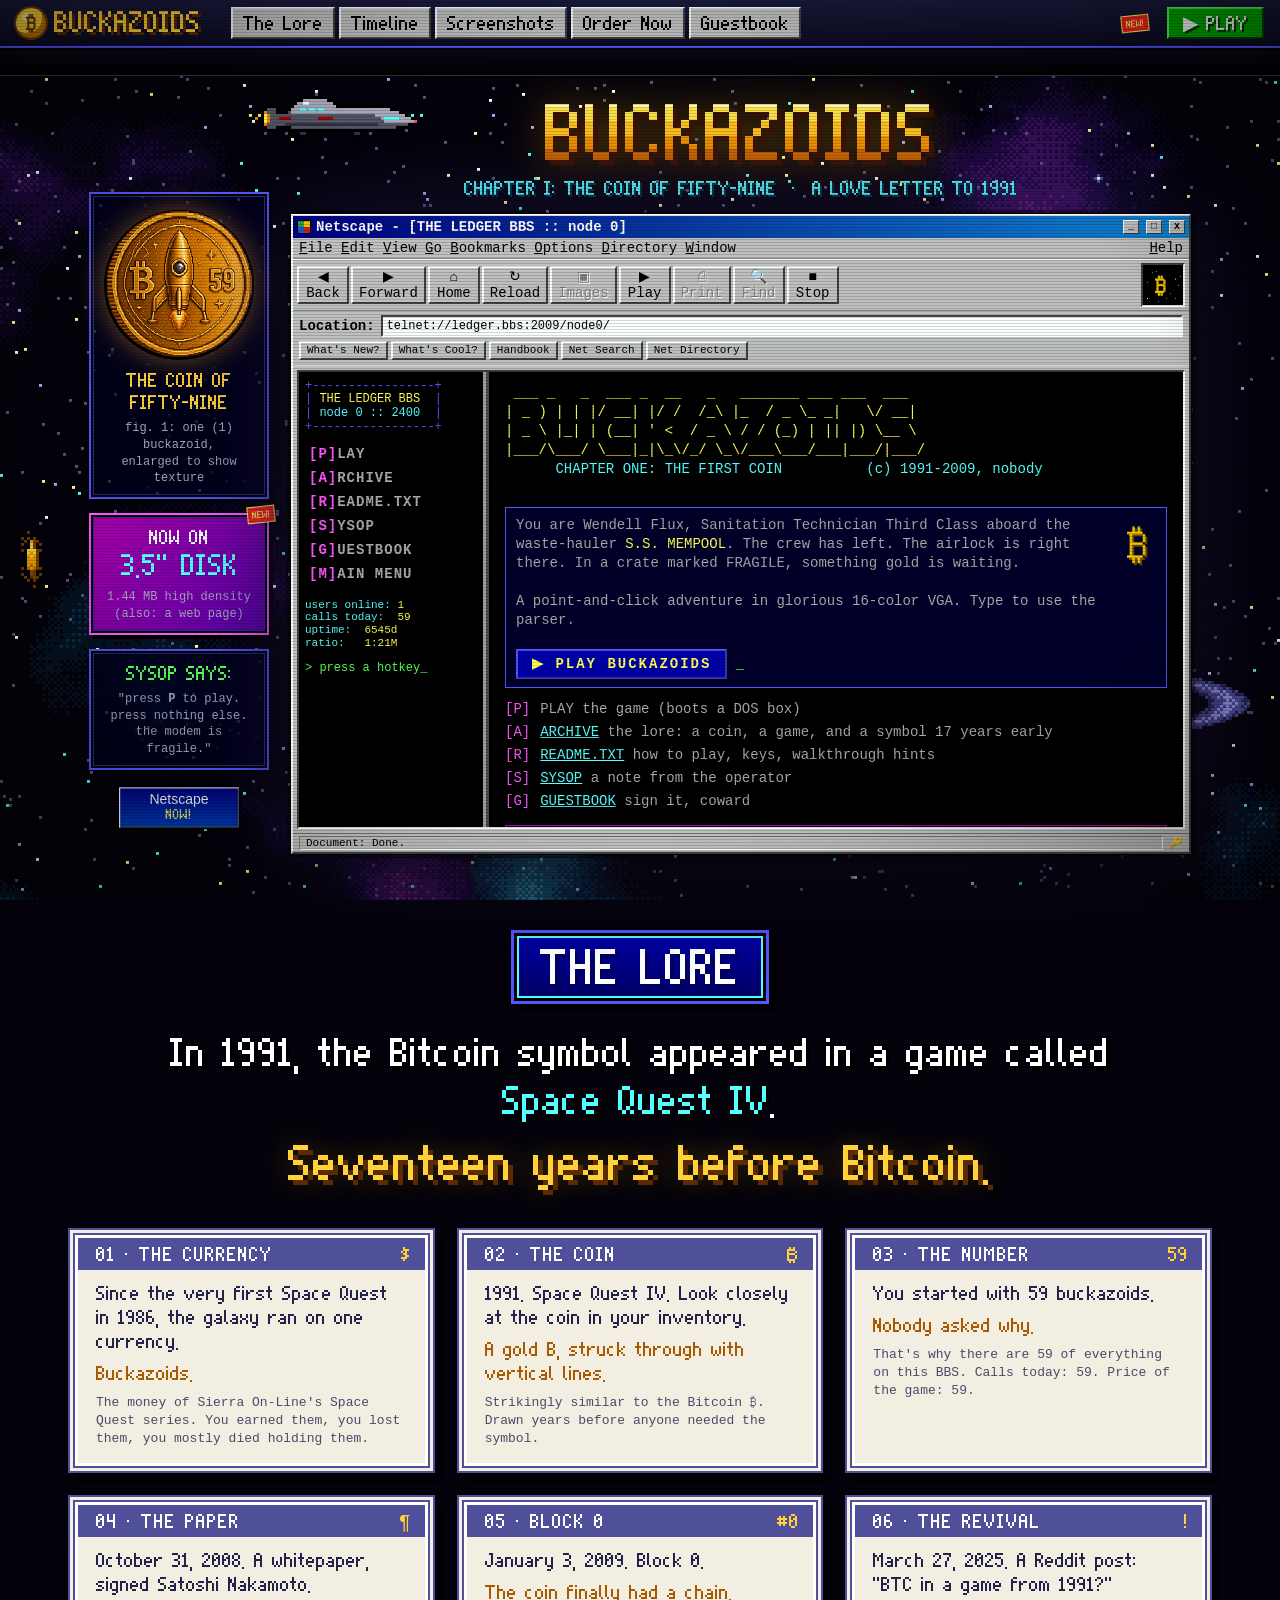
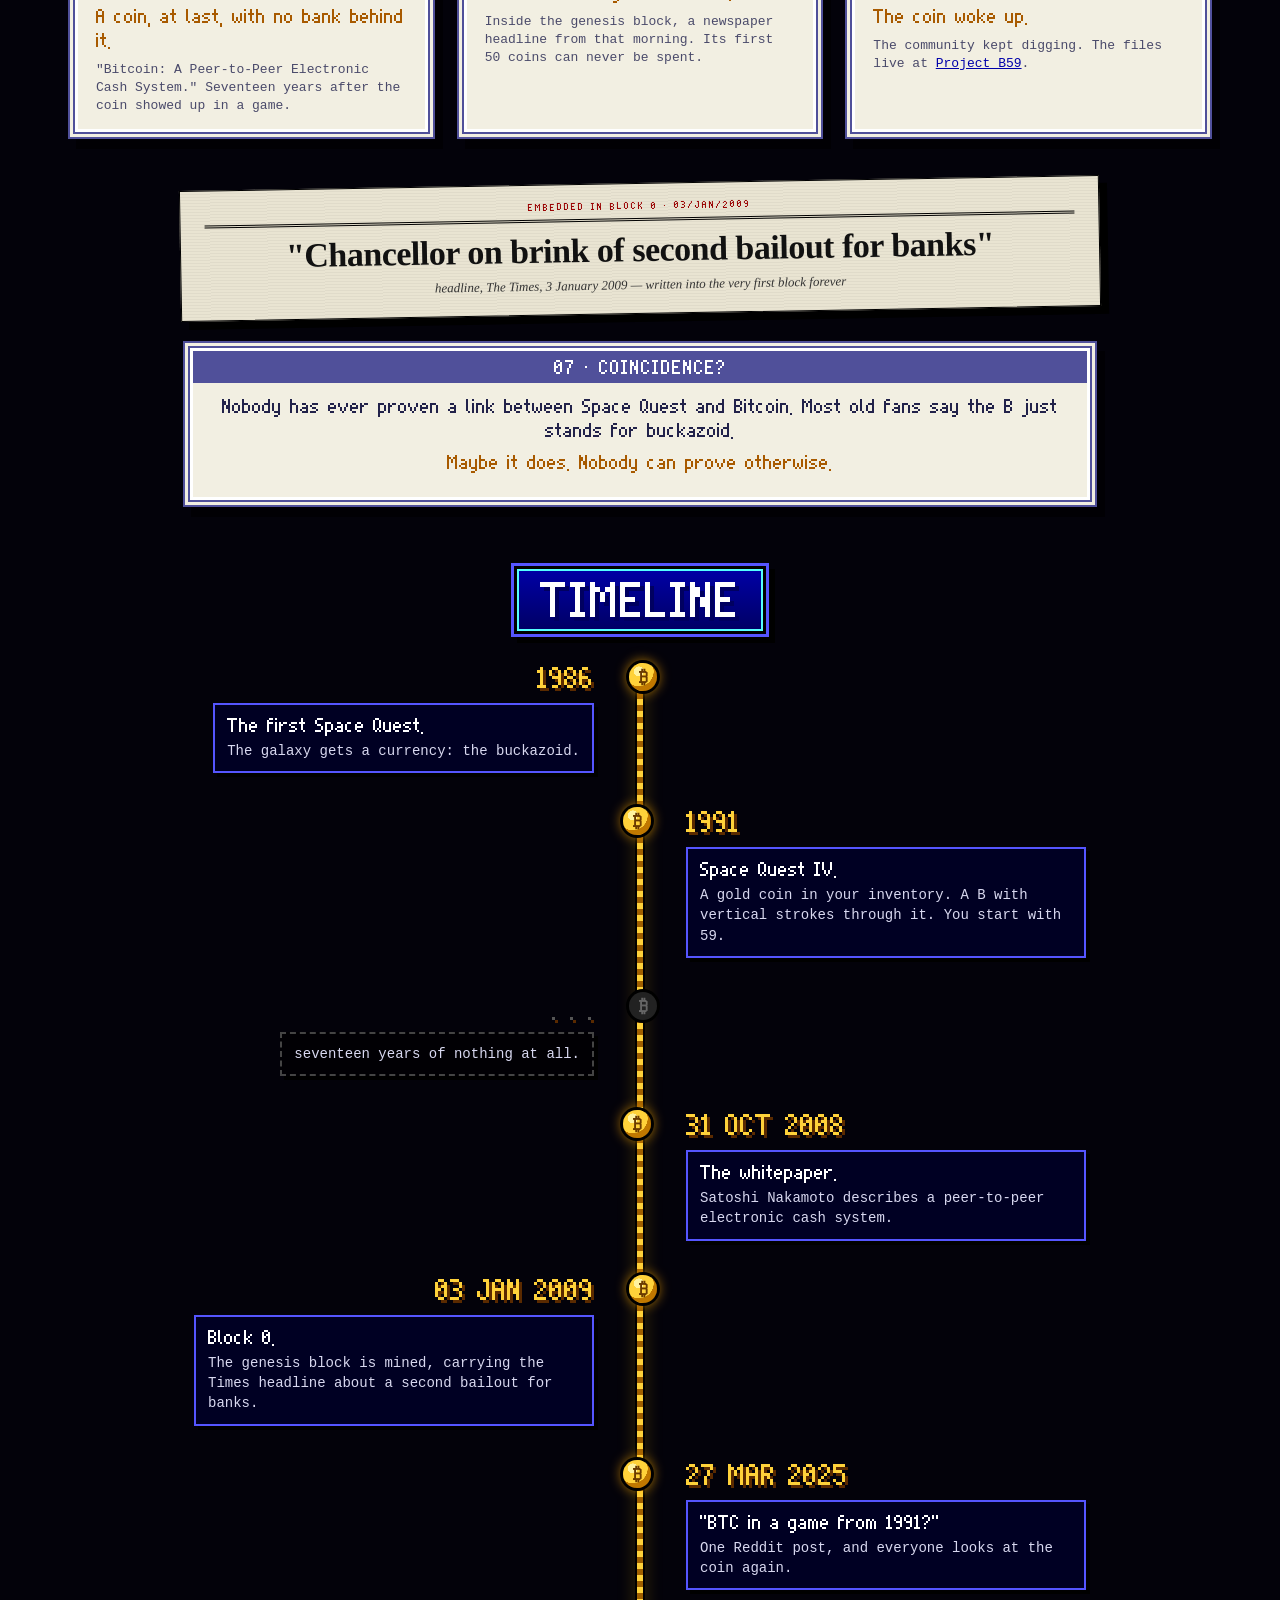
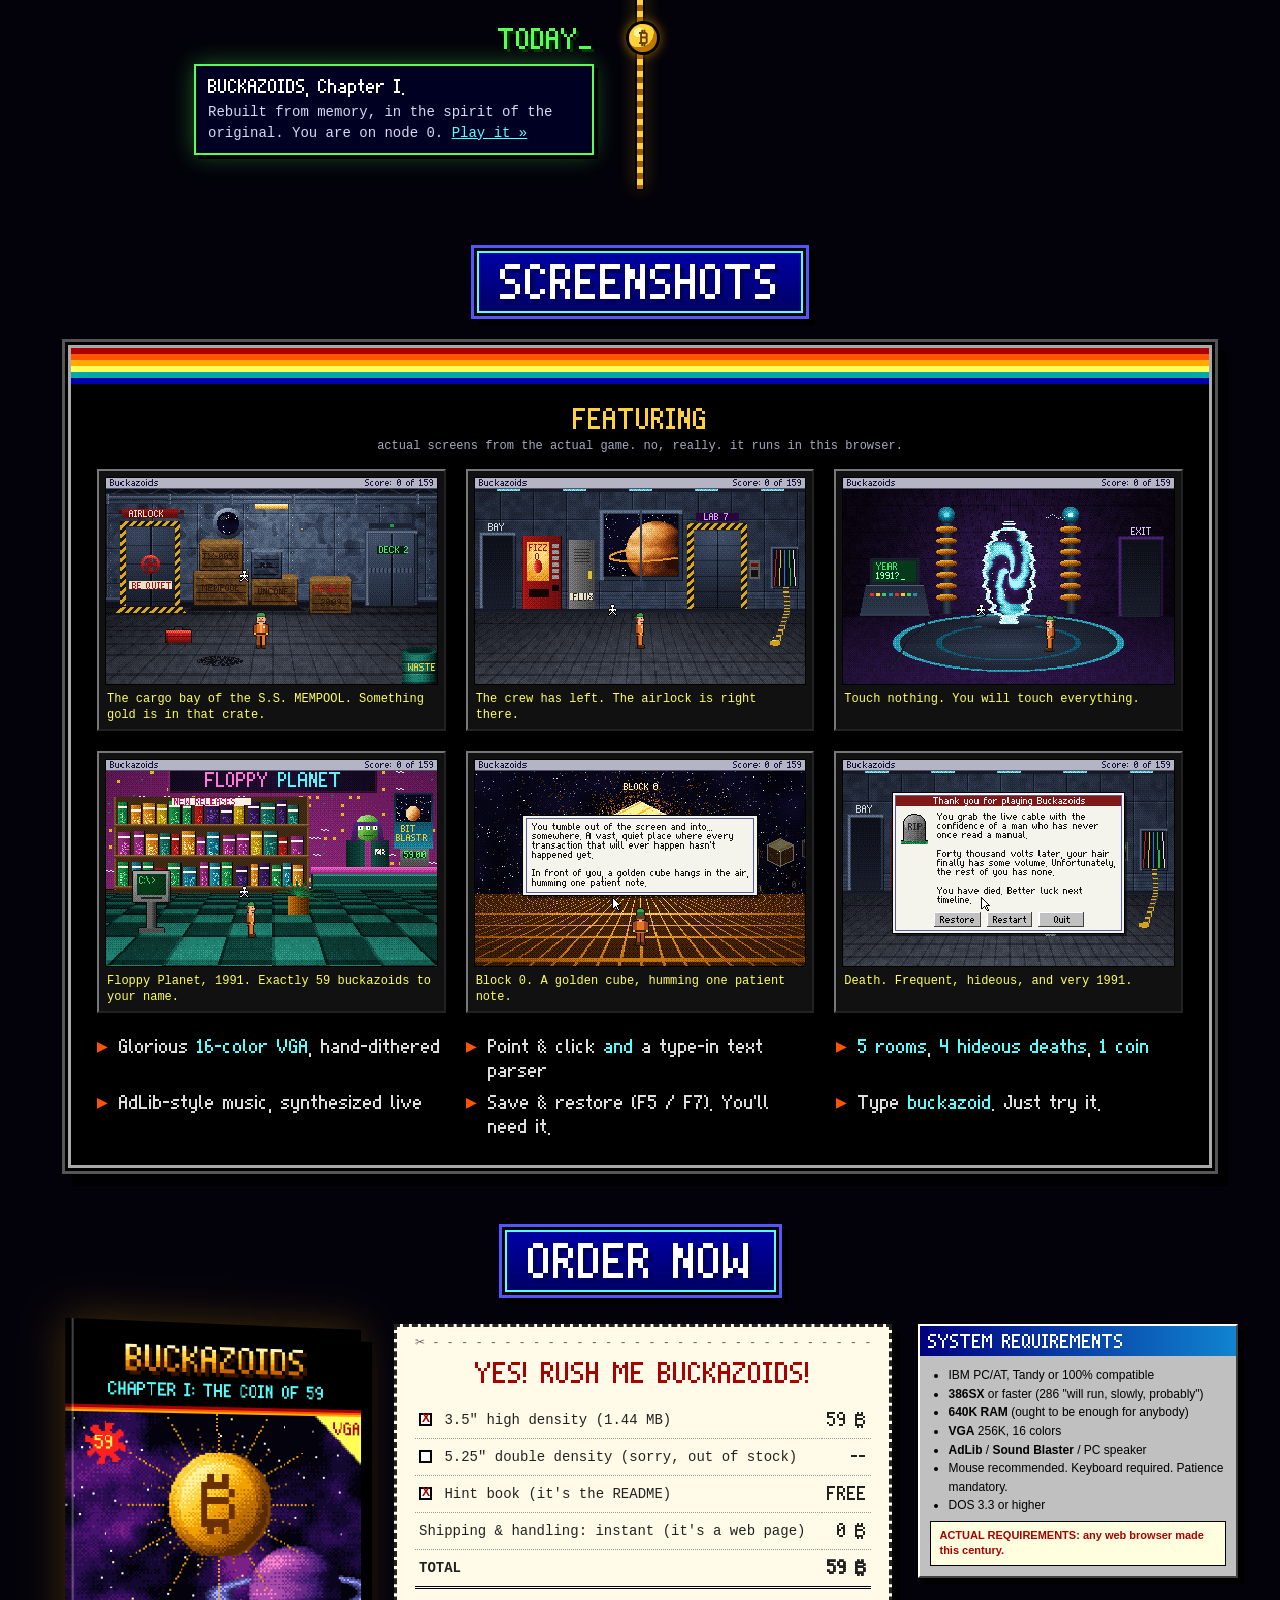
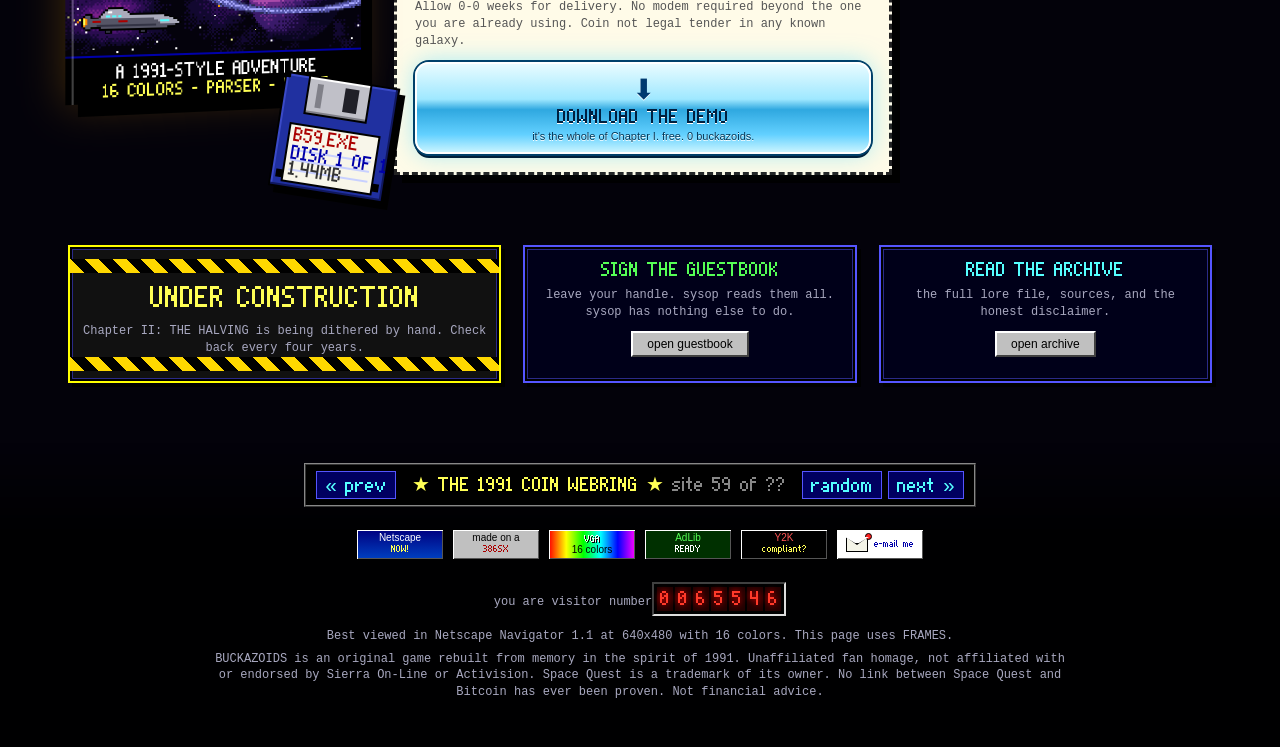
==== index.html @ 0bb374ab "BUCKAZOIDS" ====
<!doctype html>
<html lang="en"><head><meta charset="utf-8">
<title>BUCKAZOIDS :: THE LEDGER BBS :: a love letter to 1991</title>
<meta name="viewport" content="width=device-width, initial-scale=1">
<meta name="description" content="BUCKAZOIDS: an original 1991-style point-and-click adventure about a gold coin with a B struck through it. Unaffiliated fan homage.">
<link rel="preload" href="assets/bzvga.ttf" as="font" type="font/ttf" crossorigin>
<link rel="stylesheet" href="bbs/shell.css">
<link rel="stylesheet" href="assets/site.css">
<link rel="icon" href="data:,">
</head>
<body>
<canvas id="space" aria-hidden="true"></canvas>

<header class="topbar">
 <a class="brand" href="#top"><span class="bcoin">&#8383;</span>BUCKAZOIDS</a>
 <nav class="topnav">
  <a href="#lore">The Lore</a><a href="#timeline">Timeline</a><a href="#screens">Screenshots</a><a href="#order">Order Now</a><a href="#" onclick="navTop('bbs/guestbook.html');return false">Guestbook</a>
 </nav>
 <span class="new">NEW!</span>
 <button class="topplay" onclick="openPlay()">&#9654; PLAY</button>
</header>

<div class="ticker" aria-label="lore ticker"><div class="tk" id="tk"></div></div>

<main id="top">
<section class="hero">
 <aside class="rail left">
  <div class="panel coinpanel">
   <img id="realcoin" src="assets/coin.png" alt="the buckazoid: a gold coin with a rocket, a B and 59">
   <div class="pxs gold">THE COIN OF</div>
   <div class="pxs gold">FIFTY-NINE</div>
   <div class="tiny">fig. 1: one (1) buckazoid,<br>enlarged to show texture</div>
  </div>
  <div class="panel sticker"><span class="new">NEW!</span><div class="pxs">NOW ON</div><div class="pxm cyan">3.5" DISK</div><div class="tiny">1.44 MB high density<br>(also: a web page)</div></div>
  <div class="panel"><div class="pxs green">SYSOP SAYS:</div><div class="tiny">"press <b>P</b> to play. press nothing else. the modem is fragile."</div></div>
  <a class="badge88 nsnow" href="#" onclick="return false" title="Best viewed in Netscape"><span>Netscape</span><b>NOW!</b></a>
 </aside>

 <div class="herocenter">
  <div class="logo-wrap">
   <h1 class="logo" aria-label="BUCKAZOIDS">BUCKAZOIDS</h1>
   <div class="tagline">CHAPTER I: THE COIN OF FIFTY-NINE &nbsp;&#183;&nbsp; A LOVE LETTER TO 1991</div>
  </div>
<div id="desk">
 <div class="win" id="nav">
  <div class="tb"><span class="tbic"></span>Netscape - [THE LEDGER BBS :: node 0]<span class="tbb">_</span><span class="tbb">&#9633;</span><span class="tbb">x</span></div>
  <div class="menubar"><u>F</u>ile <u>E</u>dit <u>V</u>iew <u>G</u>o <u>B</u>ookmarks <u>O</u>ptions <u>D</u>irectory <u>W</u>indow <span style="float:right"><u>H</u>elp</span></div>
  <div class="toolbar">
   <button onclick="frames.main.history.back()">&#9664;<br>Back</button><button onclick="frames.main.history.forward()">&#9654;<br>Forward</button><button onclick="nav('bbs/home.html')">&#8962;<br>Home</button><button onclick="frames.main.location.reload()">&#8635;<br>Reload</button><button disabled class="opt">&#9635;<br>Images</button><button onclick="openPlay()">&#9654;<br>Play</button><button disabled class="opt">&#9113;<br>Print</button><button disabled class="opt">&#128269;<br>Find</button><button onclick="stopIt()">&#9632;<br>Stop</button>
   <div class="nlogo" id="nlogo"><canvas id="meteor" width="40" height="40"></canvas></div>
  </div>
  <div class="loc"><b>Location:</b> <input id="locbar" value="telnet://ledger.bbs:2009/node0/" readonly></div>
  <div class="dirbtns"><button onclick="nav('bbs/new.html')">What's New?</button><button onclick="nav('bbs/cool.html')">What's Cool?</button><button onclick="nav('bbs/archive.html')">Handbook</button><button onclick="nav('bbs/sysop.html')">Net Search</button><button onclick="nav('bbs/guestbook.html')">Net Directory</button></div>
  <div class="frames">
   <div class="leftframe">
<pre class="ansi"><span class="c1">+-----------------+</span>
<span class="c1">|</span> <span class="c3">THE LEDGER BBS</span>  <span class="c1">|</span>
<span class="c1">|</span> <span class="c2">node 0 :: 2400</span>  <span class="c1">|</span>
<span class="c1">+-----------------+</span></pre>
    <div class="menu">
     <a href="#" onclick="openPlay();return false" class="mi"><span class="hk">[P]</span>LAY</a>
     <a href="bbs/archive.html" target="main" class="mi"><span class="hk">[A]</span>RCHIVE</a>
     <a href="bbs/readme.html" target="main" class="mi"><span class="hk">[R]</span>EADME.TXT</a>
     <a href="bbs/sysop.html" target="main" class="mi"><span class="hk">[S]</span>YSOP</a>
     <a href="bbs/guestbook.html" target="main" class="mi"><span class="hk">[G]</span>UESTBOOK</a>
     <a href="bbs/home.html" target="main" class="mi"><span class="hk">[M]</span>AIN MENU</a>
    </div>
    <pre class="ansi small"><span class="c2">users online:</span> <span class="c3" id="online">1</span>
<span class="c2">calls today:</span>  <span class="c3">59</span>
<span class="c2">uptime:</span>  <span class="c3" id="uptime">6497d</span>
<span class="c2">ratio:</span>   <span class="c3">1:21M</span></pre>
    <div class="blink c4">&gt; press a hotkey_</div>
   </div>
   <iframe name="main" id="main" src="bbs/home.html" title="main frame"></iframe>
  </div>
  <div class="status"><span id="stat">Document: Done.</span><span class="key">&#128273;</span></div>
 </div>
</div>
 </div>

 <aside class="rail right">
  <button class="demo" onclick="openPlay()"><span class="dl">&#11015;</span><span class="dtx">DOWNLOAD<br>THE DEMO</span><span class="dsub">B59.EXE &middot; 1,474,560 bytes</span></button>
  <div class="panel"><span class="new">NEW!</span><div class="pxs gold">CHAPTER I</div><div class="tiny">5 rooms. 4 deaths. 1 coin.<br>~15 minutes if you're careful.<br>Less if you're not.</div></div>
  <div class="panel mailp"><div class="mail" aria-hidden="true"><i></i></div><div class="tiny">you have <b class="cy">(1)</b> new message<br>from: <b>satoshi?</b> &nbsp;subj: <b>re: re: the coin</b></div></div>
  <div class="panel"><div class="pxs">VISITORS</div><div class="counter" id="counter1"></div><div class="tiny">since 03 JAN 2009</div></div>
 </aside>
</section>

<section id="lore" class="sec">
 <h2 class="sech"><span>THE LORE</span></h2>
 <div class="bigq">
  <p>In 1991, the Bitcoin symbol appeared in a game called <span class="cy">Space Quest IV</span>.</p>
  <p class="gold">Seventeen years before Bitcoin.</p>
 </div>
 <div class="lore-grid">
  <article class="vga"><div class="vgat">01 &middot; THE CURRENCY</div><div class="ico">$</div>
   <p class="px">Since the very first Space Quest in 1986, the galaxy ran on one currency.</p>
   <p class="px gold">Buckazoids.</p>
   <p class="tiny">The money of Sierra On-Line's Space Quest series. You earned them, you lost them, you mostly died holding them.</p></article>
  <article class="vga"><div class="vgat">02 &middot; THE COIN</div><div class="ico gold">&#8383;</div>
   <p class="px">1991. Space Quest IV. Look closely at the coin in your inventory.</p>
   <p class="px gold">A gold B, struck through with vertical lines.</p>
   <p class="tiny">Strikingly similar to the Bitcoin &#8383;. Drawn years before anyone needed the symbol.</p></article>
  <article class="vga"><div class="vgat">03 &middot; THE NUMBER</div><div class="ico">59</div>
   <p class="px">You started with 59 buckazoids.</p>
   <p class="px gold">Nobody asked why.</p>
   <p class="tiny">That's why there are 59 of everything on this BBS. Calls today: 59. Price of the game: 59.</p></article>
  <article class="vga"><div class="vgat">04 &middot; THE PAPER</div><div class="ico">&para;</div>
   <p class="px">October 31, 2008. A whitepaper, signed Satoshi Nakamoto.</p>
   <p class="px gold">A coin, at last, with no bank behind it.</p>
   <p class="tiny">"Bitcoin: A Peer-to-Peer Electronic Cash System." Seventeen years after the coin showed up in a game.</p></article>
  <article class="vga"><div class="vgat">05 &middot; BLOCK 0</div><div class="ico">#0</div>
   <p class="px">January 3, 2009. Block 0.</p>
   <p class="px gold">The coin finally had a chain.</p>
   <p class="tiny">Inside the genesis block, a newspaper headline from that morning. Its first 50 coins can never be spent.</p></article>
  <article class="vga"><div class="vgat">06 &middot; THE REVIVAL</div><div class="ico">!</div>
   <p class="px">March 27, 2025. A Reddit post: "BTC in a game from 1991?"</p>
   <p class="px gold">The coin woke up.</p>
   <p class="tiny">The community kept digging. The files live at <a href="https://projectb59.com/sierra/buckazoids/" target="_blank" rel="noopener">Project B59</a>.</p></article>
 </div>
 <div class="genesis">
  <div class="gtag">EMBEDDED IN BLOCK 0 &middot; 03/JAN/2009</div>
  <div class="ghead">"Chancellor on brink of second bailout for banks"</div>
  <div class="gsub">headline, The Times, 3 January 2009 &mdash; written into the very first block forever</div>
 </div>
 <div class="vga wide coinc">
  <div class="vgat">07 &middot; COINCIDENCE?</div>
  <p class="px">Nobody has ever proven a link between Space Quest and Bitcoin. Most old fans say the B just stands for buckazoid.</p>
  <p class="px gold">Maybe it does. Nobody can prove otherwise.</p>
 </div>
</section>

<section id="timeline" class="sec">
 <h2 class="sech"><span>TIMELINE</span></h2>
 <ol class="tl">
  <li><div class="yr">1986</div><div class="tc"><b>The first Space Quest.</b> The galaxy gets a currency: the buckazoid.</div></li>
  <li><div class="yr">1991</div><div class="tc"><b>Space Quest IV.</b> A gold coin in your inventory. A B with vertical strokes through it. You start with 59.</div></li>
  <li class="gap"><div class="yr">. . .</div><div class="tc dim">seventeen years of nothing at all.</div></li>
  <li><div class="yr">31 OCT 2008</div><div class="tc"><b>The whitepaper.</b> Satoshi Nakamoto describes a peer-to-peer electronic cash system.</div></li>
  <li><div class="yr">03 JAN 2009</div><div class="tc"><b>Block 0.</b> The genesis block is mined, carrying the Times headline about a second bailout for banks.</div></li>
  <li><div class="yr">27 MAR 2025</div><div class="tc"><b>"BTC in a game from 1991?"</b> One Reddit post, and everyone looks at the coin again.</div></li>
  <li class="now"><div class="yr">TODAY</div><div class="tc"><b>BUCKAZOIDS, Chapter I.</b> Rebuilt from memory, in the spirit of the original. You are on node 0. <a href="#" onclick="openPlay();return false">Play it &raquo;</a></div></li>
 </ol>
</section>

<section id="screens" class="sec">
 <h2 class="sech"><span>SCREENSHOTS</span></h2>
 <div class="boxback">
  <div class="stripes" aria-hidden="true"><i></i><i></i><i></i><i></i><i></i><i></i></div>
  <div class="bbhead"><div class="px gold big">FEATURING</div><div class="tiny">actual screens from the actual game. no, really. it runs in this browser.</div></div>
  <div class="shots">
   <figure><img src="assets/g03-bay.png" alt="Cargo bay of the S.S. MEMPOOL"><figcaption>The cargo bay of the S.S. MEMPOOL. Something gold is in that crate.</figcaption></figure>
   <figure><img src="assets/g06-hall.png" alt="Ship corridor"><figcaption>The crew has left. The airlock is right there.</figcaption></figure>
   <figure><img src="assets/g07-lab.png" alt="Ship lab"><figcaption>Touch nothing. You will touch everything.</figcaption></figure>
   <figure><img src="assets/g08-mall.png" alt="Floppy Planet software store"><figcaption>Floppy Planet, 1991. Exactly 59 buckazoids to your name.</figcaption></figure>
   <figure><img src="assets/g09-genesis.png" alt="Block 0"><figcaption>Block 0. A golden cube, humming one patient note.</figcaption></figure>
   <figure><img src="assets/g10-death.png" alt="A death screen"><figcaption>Death. Frequent, hideous, and very 1991.</figcaption></figure>
  </div>
  <ul class="feats">
   <li>Glorious <b>16-color VGA</b>, hand-dithered</li>
   <li>Point &amp; click <b>and</b> a type-in text parser</li>
   <li><b>5 rooms</b>, <b>4 hideous deaths</b>, <b>1 coin</b></li>
   <li>AdLib-style music, synthesized live</li>
   <li>Save &amp; restore (F5 / F7). You'll need it.</li>
   <li>Type <b>buckazoid</b>. Just try it.</li>
  </ul>
 </div>
</section>

<section id="order" class="sec">
 <h2 class="sech"><span>ORDER NOW</span></h2>
 <div class="ordergrid">
  <div class="boxart">
   <canvas id="boxart" width="160" height="200" aria-label="BUCKAZOIDS big box art"></canvas>
   <canvas id="floppy" width="64" height="64" aria-label="3.5 inch floppy disk"></canvas>
  </div>
  <div class="coupon">
   <div class="scis">&#9986; - - - - - - - - - - - - - - - - - - - - - - - - - - - - - - -</div>
   <div class="px gold big">YES! RUSH ME BUCKAZOIDS!</div>
   <table class="ord">
    <tr><td><span class="cb on"></span> 3.5" high density (1.44 MB)</td><td class="pr">59 &#8383;</td></tr>
    <tr><td><span class="cb"></span> 5.25" double density (sorry, out of stock)</td><td class="pr dim">--</td></tr>
    <tr><td><span class="cb on"></span> Hint book (it's the README)</td><td class="pr">FREE</td></tr>
    <tr><td>Shipping &amp; handling: instant (it's a web page)</td><td class="pr">0 &#8383;</td></tr>
    <tr class="tot"><td>TOTAL</td><td class="pr">59 &#8383;</td></tr>
   </table>
   <p class="tiny">Allow 0-0 weeks for delivery. No modem required beyond the one you are already using. Coin not legal tender in any known galaxy.</p>
   <button class="demo wide" onclick="openPlay()"><span class="dl">&#11015;</span><span class="dtx">DOWNLOAD THE DEMO</span><span class="dsub">it's the whole of Chapter I. free. 0 buckazoids.</span></button>
  </div>
  <div class="sysreq">
   <div class="srt">SYSTEM REQUIREMENTS</div>
   <ul>
    <li>IBM PC/AT, Tandy or 100% compatible</li>
    <li><b>386SX</b> or faster (286 "will run, slowly, probably")</li>
    <li><b>640K RAM</b> (ought to be enough for anybody)</li>
    <li><b>VGA</b> 256K, 16 colors</li>
    <li><b>AdLib</b> / <b>Sound Blaster</b> / PC speaker</li>
    <li>Mouse recommended. Keyboard required. Patience mandatory.</li>
    <li>DOS 3.3 or higher</li>
   </ul>
   <div class="srn">ACTUAL REQUIREMENTS: any web browser made this century.</div>
  </div>
 </div>
</section>

<section class="sec bbsrow">
 <div class="panel uc"><div class="ucbar"></div><div class="pxm">UNDER CONSTRUCTION</div><div class="tiny">Chapter II: THE HALVING is being dithered by hand. Check back every four years.</div><div class="ucbar"></div></div>
 <div class="panel"><div class="pxs green">SIGN THE GUESTBOOK</div><div class="tiny">leave your handle. sysop reads them all. sysop has nothing else to do.</div><a class="btn9" href="#" onclick="navTop('bbs/guestbook.html');return false">open guestbook</a></div>
 <div class="panel"><div class="pxs cyan">READ THE ARCHIVE</div><div class="tiny">the full lore file, sources, and the honest disclaimer.</div><a class="btn9" href="#" onclick="navTop('bbs/archive.html');return false">open archive</a></div>
</section>
</main>

<footer class="foot">
 <div class="webring">
  <a href="#top">&laquo; prev</a><span class="wr">&#9733; THE 1991 COIN WEBRING &#9733; <span class="dim">site 59 of ??</span></span><a href="#lore">random</a><a href="#order">next &raquo;</a>
 </div>
 <div class="badges">
  <span class="badge88 nsnow"><span>Netscape</span><b>NOW!</b></span>
  <span class="badge88 b386"><span>made on a</span><b>386SX</b></span>
  <span class="badge88 bvga"><b>VGA</b><span>16 colors</span></span>
  <span class="badge88 badl"><span>AdLib</span><b>READY</b></span>
  <span class="badge88 by2k"><span>Y2K</span><b>compliant?</b></span>
  <span class="badge88 bmail"><span class="mail sm"><i></i></span><b>e-mail me</b></span>
 </div>
 <div class="hits"><span class="tiny">you are visitor number</span><div class="counter" id="counter2"></div></div>
 <p class="tiny dim">Best viewed in Netscape Navigator 1.1 at 640x480 with 16 colors. This page uses FRAMES.</p>
 <p class="tiny dim">BUCKAZOIDS is an original game rebuilt from memory in the spirit of 1991. Unaffiliated fan homage, not affiliated with or endorsed by Sierra On-Line or Activision. Space Quest is a trademark of its owner. No link between Space Quest and Bitcoin has ever been proven. Not financial advice.</p>
</footer>

<div id="dos" hidden>
 <div class="doswin">
  <div class="tb dostb"><span class="tbic dosic"></span>BUCKA.EXE - DOS BOX 0.59 (cycles=3000, frameskip 0)<span class="tbb" onclick="closePlay()" title="close">x</span><span class="tbb" onclick="fullPlay()" title="full screen">&#9633;</span></div>
  <div class="dosscreen" id="dosscreen">
   <pre id="boot"></pre>
   <iframe id="gameframe" title="BUCKAZOIDS" allow="autoplay; fullscreen" hidden></iframe>
  </div>
  <div class="doshint">mouse + keyboard. type to use the parser. F5 save, F7 restore. <a href="game/index.html" target="_blank">open in its own window</a></div>
 </div>
</div>
<div id="crt"></div>
<script src="bbs/shell.js"></script>
<script src="assets/space.js"></script>
</body></html>
---- bbs/shell.css ----
@font-face{font-family:sys;src:local("Courier New")}
*{box-sizing:border-box}
html,body{margin:0;height:100%;background:#008080;font-family:"MS Sans Serif","Microsoft Sans Serif",Tahoma,Arial,sans-serif;font-size:12px;overflow:hidden}
body{background:#05070a radial-gradient(ellipse at center,#0c1a22 0%,#020304 75%)}
#desk{position:absolute;inset:0;display:flex;align-items:center;justify-content:center;padding:12px}
.win{width:min(900px,100%);height:min(680px,100%);background:#c0c0c0;border:2px solid;border-color:#fff #404040 #404040 #fff;box-shadow:0 0 0 1px #000,0 0 60px rgba(80,200,255,.12);display:flex;flex-direction:column}
.tb{background:linear-gradient(90deg,#000080,#1084d0);color:#fff;font-weight:bold;padding:3px 4px;display:flex;align-items:center;gap:5px;user-select:none}
.tbic{width:14px;height:14px;background:conic-gradient(#f0c000 0 25%,#c02020 0 50%,#2050d0 0 75%,#20a040 0);border:1px solid #000}
.tbb{margin-left:auto;width:16px;height:14px;background:#c0c0c0;color:#000;border:1px solid;border-color:#fff #404040 #404040 #fff;font-size:10px;line-height:11px;text-align:center;cursor:pointer}
.tbb+.tbb{margin-left:2px}
.menubar{padding:2px 6px;border-bottom:1px solid #808080}
.menubar u{text-decoration:underline}
.toolbar{display:flex;gap:2px;padding:3px 4px;border-bottom:1px solid #808080;border-top:1px solid #fff;align-items:center}
.toolbar button,.dirbtns button{font:inherit;background:#c0c0c0;border:2px solid;border-color:#fff #404040 #404040 #fff;padding:1px 6px;min-width:52px;cursor:pointer;color:#000;line-height:1.15}
.toolbar button:disabled{color:#808080;text-shadow:1px 1px #fff;cursor:default}
.toolbar button:active,.dirbtns button:active{border-color:#404040 #fff #fff #404040}
.nlogo{margin-left:auto;width:44px;height:44px;border:2px solid;border-color:#404040 #fff #fff #404040;background:#000}
.nlogo canvas{display:block;image-rendering:pixelated;width:40px;height:40px}
.loc{padding:4px 6px;display:flex;gap:6px;align-items:center}
.loc input{flex:1;font-family:"Courier New",monospace;font-size:12px;border:2px solid;border-color:#404040 #fff #fff #404040;padding:2px 4px;background:#fff}
.dirbtns{display:flex;gap:3px;padding:0 6px 4px;border-bottom:2px groove #fff}
.dirbtns button{min-width:0;font-size:11px}
.frames{flex:1;display:flex;min-height:0;border:2px solid;border-color:#404040 #fff #fff #404040;margin:4px}
.leftframe{width:190px;background:#000;color:#a8a8a8;padding:8px 6px;border-right:6px ridge #a0a0a0;overflow:auto;font-family:"Courier New",monospace}
.frames iframe{flex:1;border:0;background:#000;min-width:0}
.ansi{margin:0 0 8px;font-family:"Courier New",monospace;font-size:12px;line-height:1.15}
.ansi.small{font-size:11px;margin-top:14px}
.c1{color:#5555ff}.c2{color:#55ffff}.c3{color:#ffff55}.c4{color:#55ff55}.c5{color:#ff55ff}
.menu{display:flex;flex-direction:column;gap:2px;margin-top:6px}
.mi{color:#aaa;text-decoration:none;font-weight:bold;padding:3px 4px;font-size:14px;letter-spacing:1px}
.mi .hk{color:#ff55ff}
.mi:hover,.mi.on{background:#0000aa;color:#ffff55}
.blink{animation:bl 1s steps(1) infinite;margin-top:12px;font-size:12px}
@keyframes bl{50%{opacity:0}}
.status{display:flex;justify-content:space-between;padding:2px 6px;border-top:1px solid #808080;font-size:11px}
.status span:first-child{border:1px solid;border-color:#808080 #fff #fff #808080;padding:0 6px;flex:1;margin-right:6px}
#crt{pointer-events:none;position:fixed;inset:0;z-index:99;background:repeating-linear-gradient(0deg,rgba(0,0,0,.22) 0 1px,transparent 1px 3px),radial-gradient(ellipse at center,transparent 60%,rgba(0,0,0,.55) 100%);animation:fl 6s infinite;mix-blend-mode:multiply}
#crt::after{content:"";position:absolute;inset:0;background:linear-gradient(transparent 0,rgba(120,255,200,.035) 50%,transparent 100%);background-size:100% 220px;animation:roll 7s linear infinite}
@keyframes fl{0%,100%{opacity:.9}48%{opacity:.85}50%{opacity:1}52%{opacity:.88}}
@keyframes roll{from{background-position:0 -220px}to{background-position:0 100vh}}
#dos{position:fixed;inset:0;z-index:50;background:rgba(0,0,0,.6);display:flex;align-items:center;justify-content:center}
#dos[hidden]{display:none}
.doswin{background:#c0c0c0;border:2px solid;border-color:#fff #404040 #404040 #fff;box-shadow:0 0 0 1px #000,0 20px 80px #000}
.dostb{background:linear-gradient(90deg,#000080,#1084d0)}
.dosic{background:#000;border:1px solid #fff}
.dostb .tbb:first-of-type{margin-left:auto}
.dosscreen{width:640px;height:400px;background:#000;margin:4px;border:2px solid;border-color:#404040 #fff #fff #404040;position:relative;overflow:hidden}
.dosscreen pre{margin:0;padding:6px 8px;color:#aaa;font:16px/18px "Courier New",monospace;white-space:pre-wrap}
.dosscreen iframe{position:absolute;inset:0;width:100%;height:100%;border:0;background:#000}
.doshint{font-size:11px;padding:2px 6px 5px}
@media (max-width:700px){.leftframe{width:140px}.dosscreen{width:320px;height:200px}}
---- assets/site.css ----
/* BUCKAZOIDS outer web: 1991 deep-space BBS. original styles. */
@font-face{font-family:bzvga;src:url(bzvga.ttf) format("truetype");font-display:block}
:root{--px:bzvga,"Courier New",monospace;--gold:#ffd23a;--gold2:#f0a000;--cy:#55ffff;--mg:#ff55ff;--gr:#55ff55;--bl:#5555ff;--navy:#0000aa}
html,body{height:auto;overflow-x:hidden;overflow-y:auto}
body{background:#03020a;color:#c8c8d8;font-family:"Courier New",monospace;font-size:14px;-webkit-font-smoothing:none;-moz-osx-font-smoothing:unset}
#space{position:fixed;inset:0;width:100vw;height:100vh;z-index:0;image-rendering:pixelated;image-rendering:crisp-edges;display:block}
main,header,footer,.ticker{position:relative;z-index:2}
#crt{z-index:98;opacity:.75}
a{color:var(--cy)}
.cy{color:var(--cy)}.gold{color:var(--gold)}.green{color:var(--gr)}.cyan{color:var(--cy)}.dim{color:#7a7a90}
.px,.pxs,.pxm{font-family:var(--px);font-size:20px;line-height:24px;letter-spacing:0}
.pxs{font-size:20px;line-height:22px}
.pxm{font-size:30px;line-height:34px}
.big{font-size:30px;line-height:36px}
.tiny{font-size:12px;line-height:1.4;color:#a8a8c0}
.new{display:inline-block;font-family:var(--px);font-size:10px;line-height:12px;padding:2px 4px 1px;background:#ff2020;color:#ffff55;border:1px solid #ffff55;animation:bl 0.8s steps(1) infinite;transform:rotate(-6deg)}

/* top bar */
.topbar{display:flex;align-items:center;gap:18px;padding:6px 16px;background:linear-gradient(#1a1a40,#0a0a20);border-bottom:2px solid #5555ff;box-shadow:0 2px 0 #000,0 0 30px rgba(85,85,255,.25);position:sticky;top:0;z-index:20}
.brand{font-family:var(--px);font-size:30px;line-height:34px;color:var(--gold);text-decoration:none;text-shadow:3px 3px 0 #5a2a00;display:flex;align-items:center;gap:8px}
.bcoin{display:inline-block;width:30px;height:30px;border-radius:50%;background:radial-gradient(circle at 35% 30%,#fff3a0 0 15%,#ffd23a 16% 55%,#c07800 56%);color:#6a3a00;font:bold 20px/30px "Times New Roman",serif;text-align:center;text-shadow:none;box-shadow:0 0 0 2px #6a3a00}
.topnav{display:flex;gap:4px;margin-left:12px;flex-wrap:wrap}
.topnav a{font-family:var(--px);font-size:20px;line-height:22px;color:#fff;text-decoration:none;padding:4px 10px 2px;background:#c0c0c0;color:#000;border:2px solid;border-color:#fff #404040 #404040 #fff}
.topnav a:hover{background:#0000aa;color:#ffff55;border-color:#5555ff #000 #000 #5555ff}
.topbar .new{margin-left:auto}
.topplay{font-family:var(--px);font-size:20px;line-height:22px;padding:4px 14px 2px;background:#00aa00;color:#fff;border:2px solid;border-color:#55ff55 #004000 #004000 #55ff55;cursor:pointer;text-shadow:2px 2px 0 #004000}
.topplay:hover{background:#55ff55;color:#000;text-shadow:none}

/* ticker */
.ticker{background:#000;border-bottom:1px solid #333;overflow:hidden;white-space:nowrap;height:28px}
.tk{display:inline-block;font-family:var(--px);font-size:20px;line-height:28px;color:var(--mg);padding-left:100%;animation:tick 90s linear infinite}
.tk b{color:var(--gold);font-weight:normal}.tk i{color:var(--cy);font-style:normal}
@keyframes tick{to{transform:translateX(-100%)}}

/* hero */
.hero{display:grid;grid-template-columns:200px minmax(0,900px) 200px;gap:22px;justify-content:center;align-items:start;padding:18px 16px 30px}
.herocenter{min-width:0}
.logo-wrap{text-align:center;margin:0 0 14px}
.logo{margin:0;font-family:var(--px);font-weight:normal;font-size:80px;line-height:84px;letter-spacing:0;color:transparent;
 background:linear-gradient(180deg,#fff6b0 0 16%,#ffe04a 16% 32%,#ffc020 32% 50%,#f09000 50% 66%,#c86400 66% 82%,#8a3e00 82%);-webkit-background-clip:text;background-clip:text;
 filter:drop-shadow(5px 5px 0 #3a1400) drop-shadow(0 0 22px rgba(255,170,0,.35))}
.tagline{font-family:var(--px);font-size:20px;line-height:22px;color:var(--cy);text-shadow:2px 2px 0 #003040}
#desk{color:#000;position:relative;inset:auto;display:block;padding:0}
.win{width:100%;height:640px;box-shadow:0 0 0 1px #000,0 0 0 4px rgba(0,0,0,.4),0 24px 80px rgba(0,0,0,.8),0 0 90px rgba(120,80,255,.25)}
.rail{display:flex;flex-direction:column;gap:14px;padding-top:98px}
.panel{position:relative;background:rgba(0,0,30,.82);border:2px solid #5555ff;box-shadow:inset 0 0 0 2px #000,inset 0 0 0 3px #2a2a88,4px 4px 0 #000;padding:12px 12px 10px;text-align:center}
.panel .new{position:absolute;top:-9px;right:-8px}
.panel .tiny{margin-top:6px}
.coinpanel canvas{width:128px;height:128px;image-rendering:pixelated;display:block;margin:2px auto 8px}
.sticker{background:linear-gradient(135deg,#aa00aa,#5500aa);border-color:#ff55ff}
.sticker .pxs{color:#fff}
.badge88{display:inline-flex;flex-direction:column;justify-content:center;align-items:center;width:88px;height:31px;border:1px solid #000;box-shadow:inset 1px 1px #fff,inset -1px -1px #555;font:10px/1 Arial,sans-serif;text-decoration:none;color:#fff;overflow:hidden;vertical-align:middle}
.badge88 b{font-family:var(--px);font-size:10px;font-weight:normal;line-height:12px}
.rail .badge88{align-self:center;transform:scale(1.4);margin:8px 0}
.nsnow{background:linear-gradient(#000080,#0040c0);color:#fff}.nsnow b{color:#ffff55}
.b386{background:#c0c0c0;color:#000}.b386 b{color:#aa0000}
.bvga{background:linear-gradient(90deg,#f00,#ff0,#0f0,#0ff,#00f,#f0f);color:#000}.bvga b{color:#fff;text-shadow:1px 1px #000}
.badl{background:#003000;color:#55ff55}.badl b{color:#fff}
.by2k{background:#000;color:#ff5555}.by2k b{color:#ffff55}
.bmail{background:#fff;color:#000;flex-direction:row;gap:6px}.bmail b{color:#0000aa}

/* animated e-mail icon */
.mail{position:relative;width:44px;height:30px;margin:4px auto 2px;background:#f4f4e8;border:2px solid #000;animation:mailb 1.2s steps(2) infinite}
.mail::before,.mail::after{content:"";position:absolute;left:-2px;right:-2px;height:0}
.mail::before{top:-2px;border-left:22px solid transparent;border-right:22px solid transparent;border-top:16px solid #000}
.mail::after{top:-2px;border-left:20px solid transparent;border-right:20px solid transparent;border-top:13px solid #fff;margin:0 2px}
.mail i{position:absolute;right:-10px;top:-10px;width:14px;height:14px;background:#ff2020;border:2px solid #000;border-radius:50%;animation:bl .6s steps(1) infinite}
.mail.sm{width:22px;height:15px;margin:0;border-width:1px;animation:none}
.mail.sm::before{border-left-width:11px;border-right-width:11px;border-top-width:8px;left:-1px;right:-1px;top:-1px}
.mail.sm::after{border-left-width:10px;border-right-width:10px;border-top-width:6px;top:-1px;margin:0}
.mail.sm i{width:7px;height:7px;right:-5px;top:-5px;border-width:1px}
@keyframes mailb{50%{transform:translateY(-3px) rotate(-4deg)}}

/* demo button (Y2K chrome) */
.demo{display:flex;flex-direction:column;align-items:center;gap:2px;width:100%;padding:12px 8px 10px;cursor:pointer;border:2px solid #fff;border-radius:14px;color:#002040;
 background:linear-gradient(180deg,#e8fbff 0%,#9fe8ff 40%,#2fa8e0 52%,#62d0ff 80%,#c8f4ff 100%);box-shadow:0 0 0 2px #00406a,0 4px 0 #00203a,0 0 24px rgba(80,220,255,.55);text-shadow:0 1px 0 #fff}
.demo:hover{filter:brightness(1.12) saturate(1.2)}.demo:active{transform:translateY(2px)}
.demo .dl{font-size:28px;line-height:28px;color:#003a70;animation:dlb 1s ease-in-out infinite}
.demo .dtx{font-family:var(--px);font-size:20px;line-height:22px}
.demo .dsub{font-size:11px;color:#00385a}
.demo.wide{margin-top:12px}
@keyframes dlb{50%{transform:translateY(4px)}}
.mailp{padding-top:16px}
.counter{display:inline-flex;gap:2px;margin:6px 0 2px;padding:3px;background:#000;border:2px solid;border-color:#404040 #ddd #ddd #404040}
.counter span{display:inline-block;width:16px;background:linear-gradient(#200 0 48%,#000 48% 52%,#200 52%);color:#ff3a2a;font-family:var(--px);font-size:20px;line-height:24px;text-shadow:0 0 6px #f00}

/* sections */
.sec{max-width:1180px;margin:0 auto;padding:46px 18px 10px}
.sech{text-align:center;margin:0 0 26px;font-weight:normal}
.sech span{display:inline-block;font-family:var(--px);font-size:50px;line-height:56px;color:#fff;padding:8px 26px 4px;background:linear-gradient(#0000aa,#000060);border:3px solid #5555ff;box-shadow:inset 0 0 0 3px #000,inset 0 0 0 5px #55ffff,6px 6px 0 #000;text-shadow:4px 4px 0 #000060}
.bigq{text-align:center;margin:0 auto 34px;max-width:1000px;font-family:var(--px);font-size:40px;line-height:48px;color:#fff;text-shadow:4px 4px 0 #000}
.bigq p{margin:0 0 10px}
.bigq .gold{color:var(--gold);font-size:50px;line-height:58px;text-shadow:5px 5px 0 #5a2a00,0 0 30px rgba(255,190,0,.4)}

/* Sierra-ish dialog panels (cream, blue double border) */
.lore-grid{display:grid;grid-template-columns:repeat(3,1fr);gap:22px}
.vga{position:relative;background:#f2efe2;color:#22224a;border:3px solid #fff;box-shadow:0 0 0 2px #50509a,0 0 0 5px #f2efe2,0 0 0 7px #50509a,8px 10px 0 7px rgba(0,0,0,.6);padding:16px 18px 14px;margin:7px}
.vga .vgat{font-family:var(--px);font-size:20px;line-height:22px;color:#fff;background:#50509a;margin:-16px -18px 12px;padding:6px 18px 4px;letter-spacing:1px}
.vga .px{margin:0 0 8px;color:#22224a}
.vga .px.gold{color:#a85a00}
.vga .tiny{color:#4a4a6a;font-size:13px;margin:8px 0 0}
.vga a{color:#0000aa}
.vga .ico{position:absolute;right:14px;top:6px;font-family:var(--px);font-size:20px;line-height:22px;color:#ffd23a}
.vga.wide{max-width:900px;margin:34px auto 7px;text-align:center}
.genesis{margin:44px auto 10px;max-width:920px;background:#e9e4d2;color:#111;border:1px solid #000;box-shadow:8px 8px 0 #000;padding:16px 24px 18px;text-align:center;transform:rotate(-1deg);
 background-image:repeating-linear-gradient(0deg,rgba(0,0,0,.04) 0 1px,transparent 1px 3px)}
.gtag{font-family:var(--px);font-size:10px;line-height:12px;letter-spacing:2px;color:#900;border-bottom:3px double #000;padding-bottom:6px;margin-bottom:10px}
.ghead{font:bold 34px/1.1 "Times New Roman",Times,serif;letter-spacing:-.5px}
.gsub{font:italic 13px/1.4 "Times New Roman",serif;margin-top:8px;color:#333}

/* timeline */
.tl{list-style:none;margin:0 auto;padding:0;max-width:960px;position:relative}
.tl::before{content:"";position:absolute;left:50%;top:0;bottom:0;width:6px;margin-left:-3px;background:repeating-linear-gradient(#ffd23a 0 6px,#a06000 6px 12px);box-shadow:0 0 0 2px #000,0 0 18px rgba(255,200,0,.4)}
.tl li{position:relative;width:50%;padding:0 46px 34px 0;text-align:right}
.tl li:nth-child(even){margin-left:50%;padding:0 0 34px 46px;text-align:left}
.tl li::after{content:"\20bf";position:absolute;top:0;right:-17px;width:28px;height:28px;border-radius:50%;background:radial-gradient(circle at 35% 30%,#fff3a0 0 18%,#ffd23a 19% 55%,#c07800 56%);box-shadow:0 0 0 3px #000,0 0 14px #fa0;color:#6a3a00;font:bold 18px/28px "Times New Roman",serif;text-align:center}
.tl li:nth-child(even)::after{right:auto;left:-17px}
.tl .yr{font-family:var(--px);font-size:30px;line-height:32px;color:var(--gold);text-shadow:3px 3px 0 #5a2a00}
.tl .tc{display:inline-block;margin-top:8px;background:rgba(0,0,40,.85);border:2px solid #5555ff;box-shadow:4px 4px 0 #000;padding:10px 12px;font-size:14px;line-height:1.45;color:#d8d8f0;max-width:400px;text-align:left}
.tl .tc b{color:#fff;font-family:var(--px);font-weight:normal;font-size:20px;line-height:22px;display:block;margin-bottom:4px}
.tl .gap .yr{color:#555}.tl .gap .tc{border-style:dashed;border-color:#444;background:rgba(0,0,0,.6)}
.tl .gap::after{background:#222;color:#666;box-shadow:0 0 0 3px #000}
.tl .now .tc{border-color:#55ff55;box-shadow:4px 4px 0 #000,0 0 22px rgba(85,255,85,.35)}
.tl .now .yr{color:var(--gr);text-shadow:3px 3px 0 #003000;}
.tl .now .yr::after{content:"_";animation:bl 1s steps(1) infinite}

/* screenshots: game-box back */
.boxback{position:relative;background:#000;border:3px solid #aaa;box-shadow:0 0 0 3px #000,0 0 0 6px #555,10px 12px 0 6px rgba(0,0,0,.7);padding:0 26px 26px;overflow:hidden}
.stripes{display:flex;flex-direction:column;margin:0 -26px 0}
.stripes i{display:block;height:6px}
.stripes i:nth-child(1){background:#aa0000}.stripes i:nth-child(2){background:#ff5500}.stripes i:nth-child(3){background:#ffaa00}.stripes i:nth-child(4){background:#ffff55}.stripes i:nth-child(5){background:#00aaaa}.stripes i:nth-child(6){background:#0000aa}
.bbhead{text-align:center;padding:18px 0 14px}
.shots{display:grid;grid-template-columns:repeat(3,1fr);gap:20px}
.shots figure{margin:0;background:#111;border:2px solid;border-color:#777 #222 #222 #777;padding:6px}
.shots img{display:block;width:100%;aspect-ratio:8/5;image-rendering:pixelated;border:1px solid #000;transition:transform .15s steps(2)}
.shots figure:hover img{transform:scale(1.03)}
.shots figcaption{font-size:12px;color:#ffff55;padding:6px 2px 0;line-height:1.35}
.feats{list-style:none;margin:22px 0 0;padding:0;display:grid;grid-template-columns:repeat(3,1fr);gap:8px 22px}
.feats li{font-family:var(--px);font-size:20px;line-height:24px;color:#ddd;padding-left:22px;position:relative}
.feats li::before{content:"\25b6";position:absolute;left:0;color:#ff5500;font-size:14px}
.feats b{color:var(--cy);font-weight:normal}

/* order */
.ordergrid{display:grid;grid-template-columns:300px 1fr 320px;gap:26px;align-items:start}
.boxart{position:relative;padding-bottom:96px}
.boxart #boxart{width:100%;max-width:300px;aspect-ratio:4/5;image-rendering:pixelated;display:block;box-shadow:12px 12px 0 #000,0 0 40px rgba(255,170,0,.25);transform:perspective(800px) rotateY(10deg)}
.boxart #floppy{position:absolute;width:128px;height:128px;right:-30px;bottom:-6px;image-rendering:pixelated;transform:rotate(9deg);filter:drop-shadow(6px 6px 0 #000)}
.coupon{background:#fffbe8;color:#222;border:3px dashed #222;padding:14px 18px 18px;box-shadow:8px 8px 0 #000}
.coupon .scis{font-size:12px;color:#666;overflow:hidden;white-space:nowrap;margin:-6px 0 6px}
.coupon .px.gold{color:#aa0000;text-align:center;margin-bottom:10px}
.ord{width:100%;border-collapse:collapse;font-size:14px}
.ord td{padding:6px 4px;border-bottom:1px dotted #999;color:#222}
.ord .pr{text-align:right;font-family:var(--px);font-size:20px;white-space:nowrap}
.ord .tot td{border-bottom:3px double #000;font-weight:bold}
.cb{display:inline-block;width:13px;height:13px;border:2px solid #000;background:#fff;vertical-align:-2px;margin-right:4px;position:relative}
.cb.on::after{content:"X";position:absolute;inset:-3px 0 0 1px;font:bold 12px/1 Arial;color:#aa0000}
.coupon .tiny{color:#555;margin:10px 0 0}
.sysreq{background:#c0c0c0;color:#000;border:2px solid;border-color:#fff #404040 #404040 #fff;box-shadow:0 0 0 1px #000,6px 6px 0 #000}
.srt{background:linear-gradient(90deg,#000080,#1084d0);color:#fff;font-family:var(--px);font-size:20px;line-height:22px;padding:5px 8px 3px}
.sysreq ul{margin:0;padding:10px 12px 6px 28px;font:12px/1.55 "MS Sans Serif",Tahoma,Arial,sans-serif}
.srn{margin:0 10px 10px;padding:6px 8px;background:#ffffe0;border:1px solid #000;font:bold 11px/1.4 Tahoma,Arial,sans-serif;color:#aa0000}

.bbsrow{display:grid;grid-template-columns:1.3fr 1fr 1fr;gap:22px;padding-top:40px}
.uc{background:#111;border-color:#ffff00}
.uc .pxm{color:#ffff55;margin:8px 0}
.ucbar{height:14px;background:repeating-linear-gradient(45deg,#000 0 10px,#ffd800 10px 20px);margin:0 -12px;animation:ucm 1s linear infinite;background-size:28px 28px}
@keyframes ucm{to{background-position:28px 0}}
.btn9{display:inline-block;margin-top:10px;font:12px Tahoma,Arial,sans-serif;color:#000;background:#c0c0c0;padding:4px 14px;text-decoration:none;border:2px solid;border-color:#fff #404040 #404040 #fff}
.btn9:active{border-color:#404040 #fff #fff #404040}

/* footer */
.foot{margin-top:50px;padding:20px 16px 40px;text-align:center;background:linear-gradient(transparent,rgba(0,0,0,.85) 30%)}
.webring{display:inline-flex;flex-wrap:wrap;justify-content:center;align-items:center;gap:6px;background:#000;border:2px ridge #888;padding:6px 10px;margin-bottom:16px}
.webring a{font-family:var(--px);font-size:20px;line-height:22px;color:#55ffff;background:#000060;border:1px solid #5555ff;padding:3px 8px 1px;text-decoration:none}
.webring .wr{font-family:var(--px);font-size:20px;line-height:22px;color:#ffff55;padding:0 10px}
.webring .wr .dim{color:#888}
.badges{display:flex;flex-wrap:wrap;justify-content:center;gap:8px;margin:6px 0 16px}
.hits{margin-bottom:10px}
.foot p{max-width:860px;margin:6px auto}

/* responsive */
@media (max-width:1400px){.hero{grid-template-columns:minmax(0,900px);}.rail{display:none}}
@media (max-width:1400px) and (min-width:960px){.hero{grid-template-columns:180px minmax(0,900px)}.rail.left{display:flex}}
@media (max-width:980px){.lore-grid,.shots,.feats{grid-template-columns:1fr 1fr}.ordergrid{grid-template-columns:1fr 1fr}.sysreq{grid-column:1/-1}.bbsrow{grid-template-columns:1fr}.topnav{display:none}}
@media (max-width:640px){
 .topbar{gap:8px;padding:6px 10px}.brand{font-size:20px;line-height:24px}.bcoin{width:22px;height:22px;font-size:15px;line-height:22px}
 .hero{padding:12px 8px 10px}
 .logo{font-size:40px;line-height:44px;filter:drop-shadow(3px 3px 0 #3a1400)}
 .tagline{font-size:10px;line-height:12px}
 .win{height:560px}
 .leftframe{display:none}
 .toolbar .opt{display:none}.toolbar button{min-width:0;padding:1px 4px}.nlogo{display:none}
 .dirbtns{flex-wrap:wrap}
 .rail.right{display:flex;padding-top:10px}
 .hero{grid-template-columns:minmax(0,1fr)}
 .rail.right .panel:nth-child(n+3){display:none}
 .sec{padding:30px 12px 6px}
 .sech span{font-size:30px;line-height:34px;padding:6px 14px 3px}
 .bigq{font-size:20px;line-height:26px}.bigq .gold{font-size:30px;line-height:36px}
 .lore-grid,.shots,.feats,.ordergrid{grid-template-columns:1fr}
 .tl::before{left:14px}.tl li,.tl li:nth-child(even){width:auto;margin-left:0;padding:0 0 26px 46px;text-align:left}
 .tl li::after,.tl li:nth-child(even)::after{left:0;right:auto}
 .tl .yr{font-size:20px;line-height:28px}
 .boxback{padding:0 12px 16px}.stripes{margin:0 -12px}
 .ghead{font-size:22px}
 .boxart{max-width:300px;margin:0 auto}
 .big{font-size:20px;line-height:26px}
}

#realcoin{display:block;width:150px;height:150px;margin:4px auto 10px;border-radius:50%;image-rendering:pixelated;filter:drop-shadow(0 0 14px rgba(255,170,40,.45));animation:bzflip 6s ease-in-out infinite}
@keyframes bzflip{0%,100%{transform:rotateY(0) translateY(0)}25%{transform:rotateY(-18deg) translateY(-4px)}75%{transform:rotateY(18deg) translateY(-4px)}}
@media (prefers-reduced-motion:reduce){#realcoin{animation:none}}
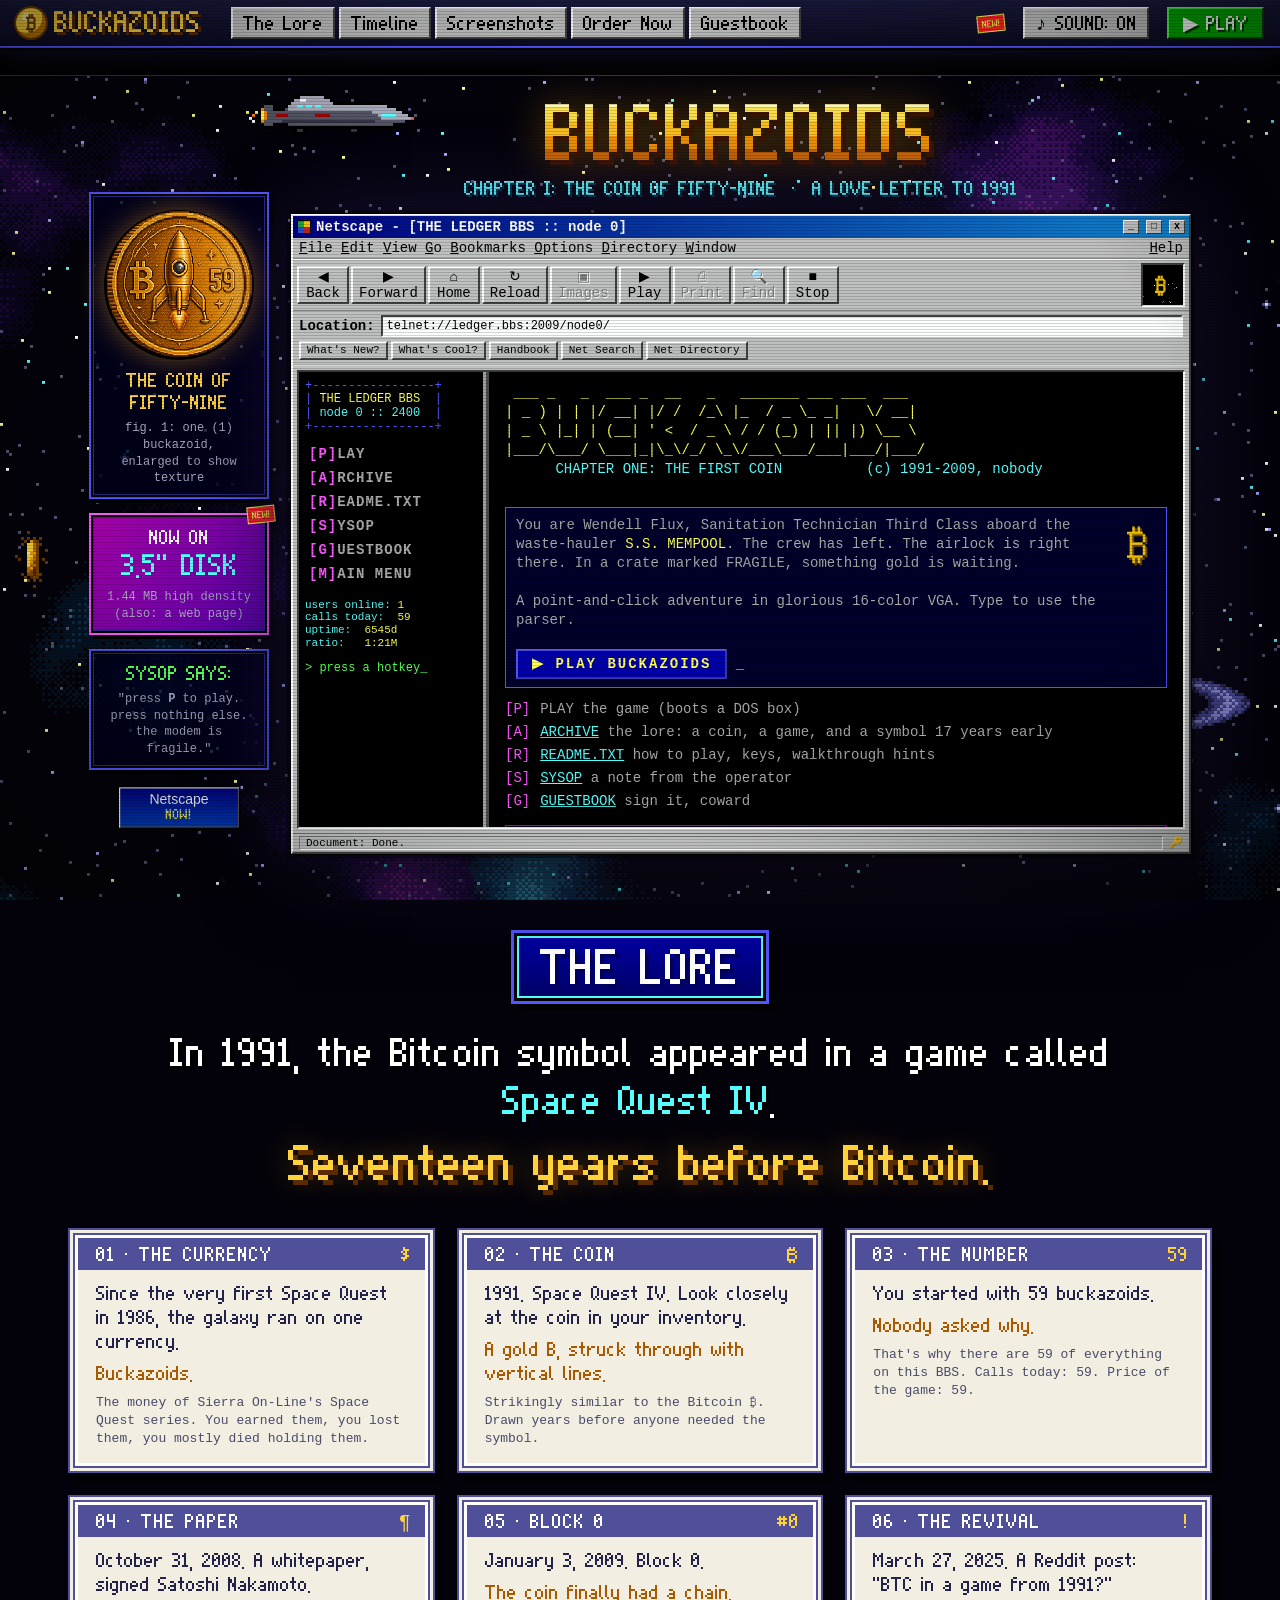
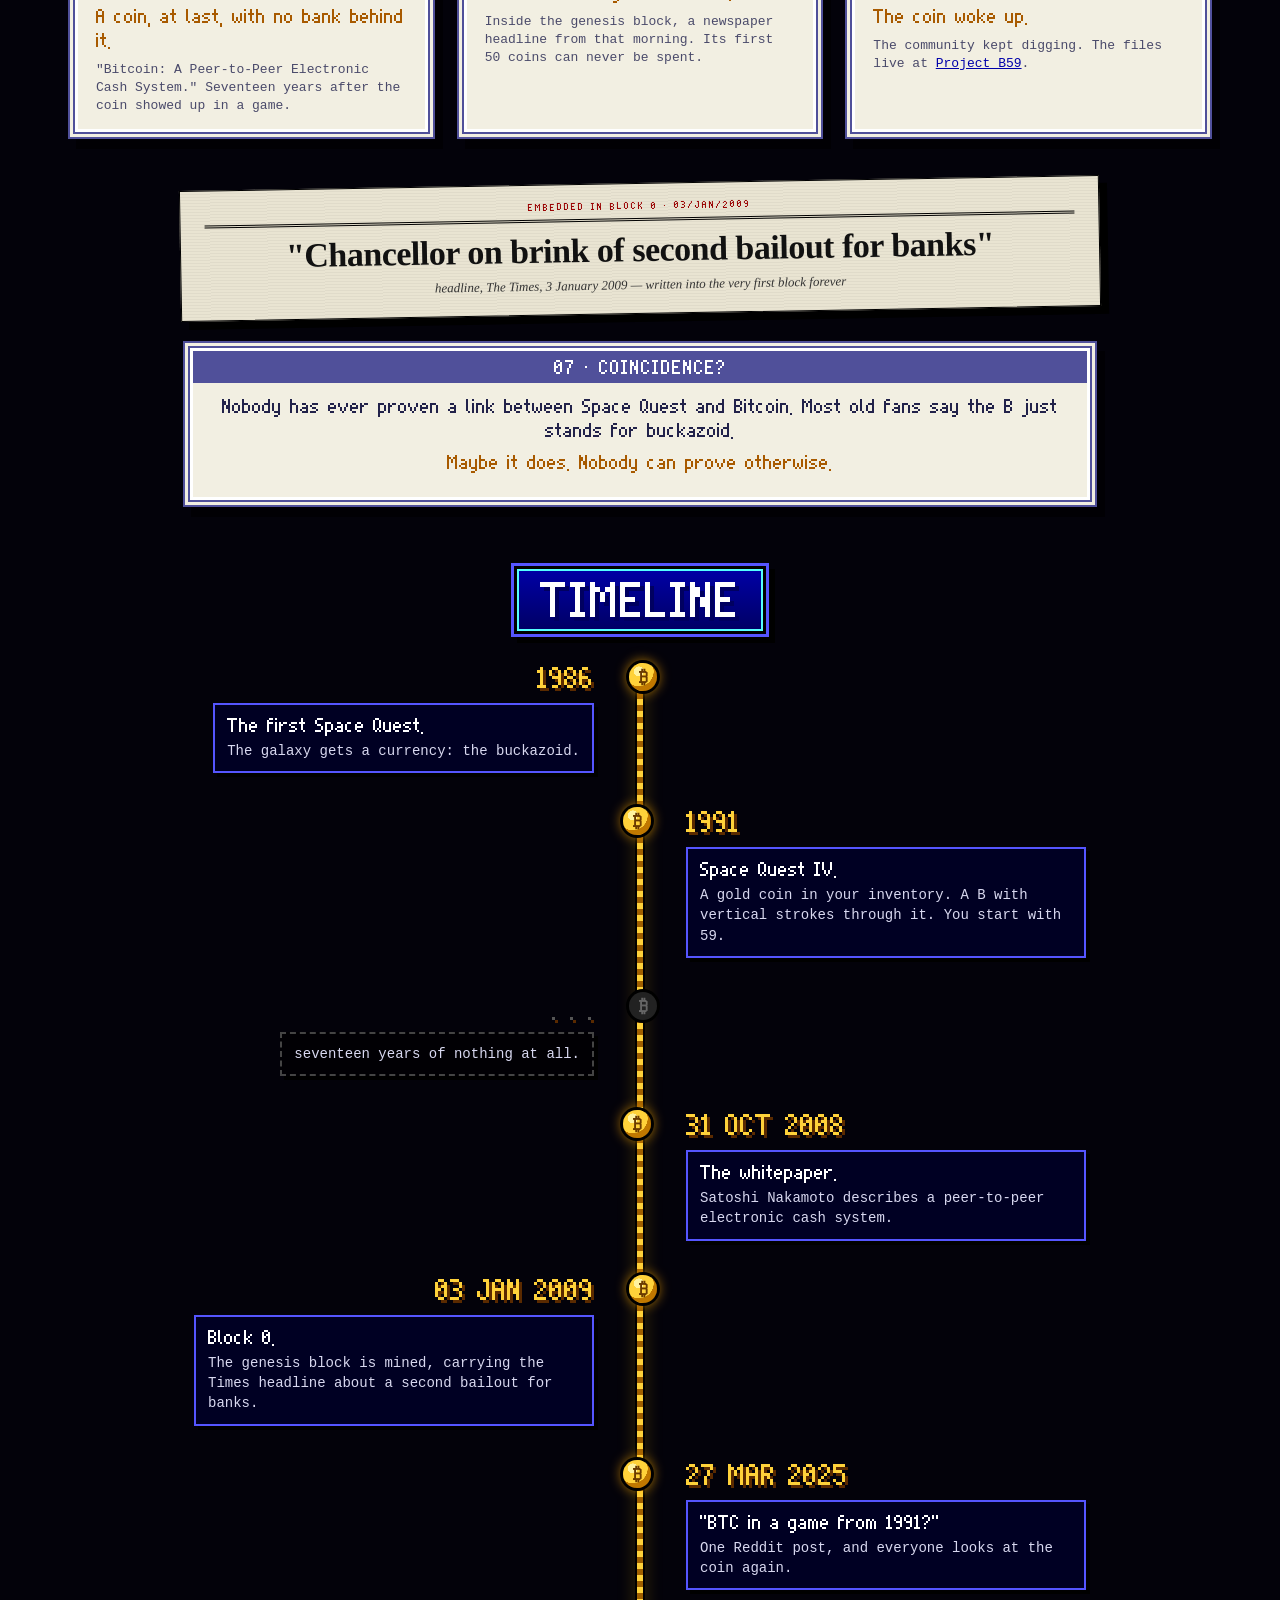
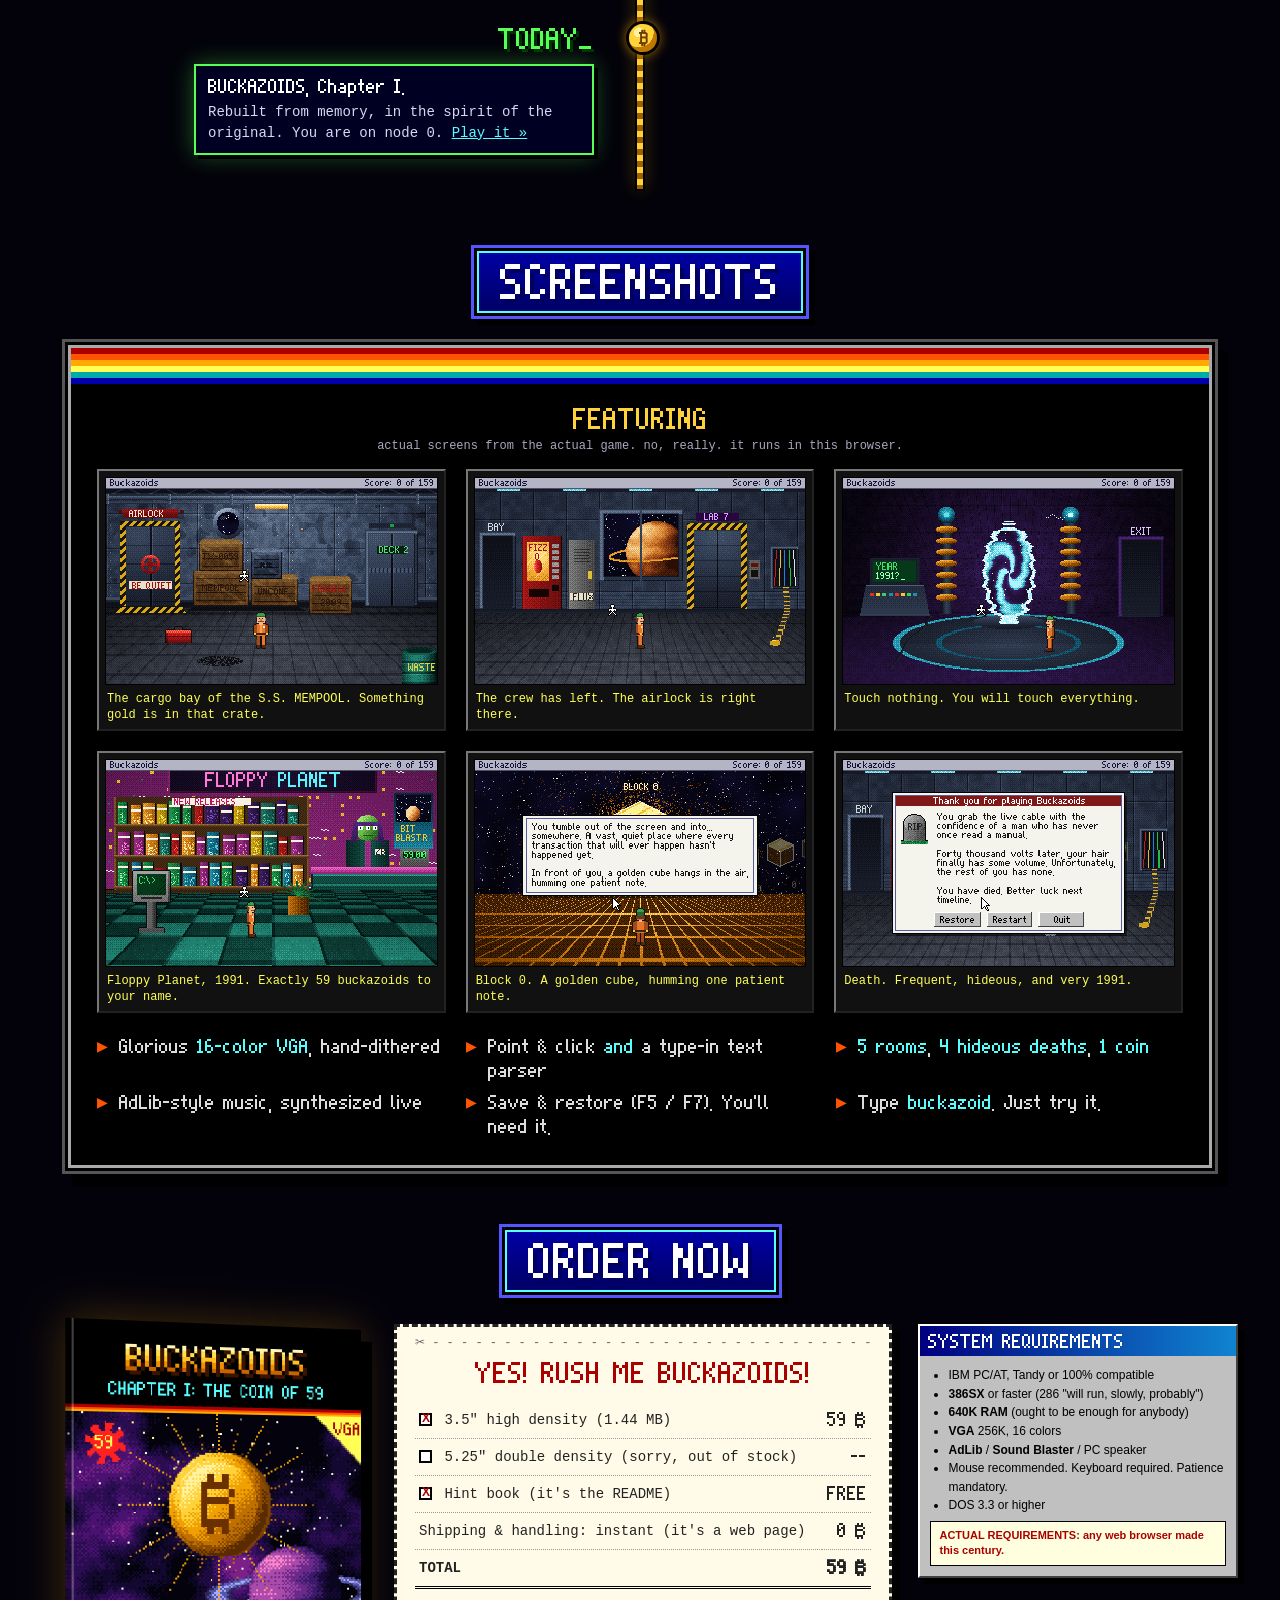
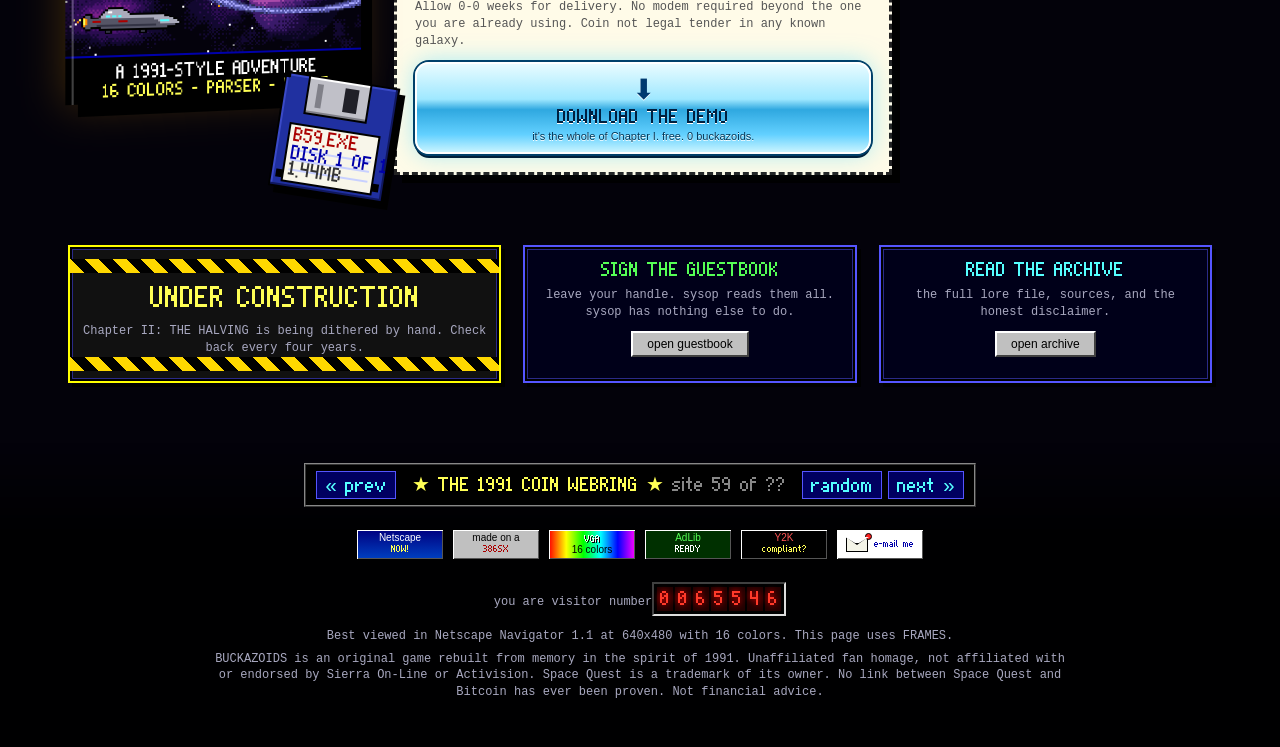
==== commit 46740aed: "Ambient FM soundtrack with sound toggle; game scales to fill DOS box" ====
--- a/index.html
+++ b/index.html
@@ -17,6 +17,7 @@
   <a href="#lore">The Lore</a><a href="#timeline">Timeline</a><a href="#screens">Screenshots</a><a href="#order">Order Now</a><a href="#" onclick="navTop('bbs/guestbook.html');return false">Guestbook</a>
  </nav>
  <span class="new">NEW!</span>
+ <button class="topsnd" id="sndbtn" type="button" title="background ambience">&#9834; SOUND: ON</button>
  <button class="topplay" onclick="openPlay()">&#9654; PLAY</button>
 </header>
 
@@ -240,4 +241,5 @@
 <div id="crt"></div>
 <script src="bbs/shell.js"></script>
 <script src="assets/space.js"></script>
+<script src="assets/ambience.js"></script>
 </body></html>
--- a/bbs/shell.css
+++ b/bbs/shell.css
@@ -44,8 +44,10 @@
 .dostb{background:linear-gradient(90deg,#000080,#1084d0)}
 .dosic{background:#000;border:1px solid #fff}
 .dostb .tbb:first-of-type{margin-left:auto}
-.dosscreen{width:640px;height:400px;background:#000;margin:4px;border:2px solid;border-color:#404040 #fff #fff #404040;position:relative;overflow:hidden}
+.dosscreen{width:min(80vw,calc((100vh - 90px) * 1.6));aspect-ratio:16/10;height:auto;background:#000;margin:4px;border:2px solid;border-color:#404040 #fff #fff #404040;position:relative;overflow:hidden}
 .dosscreen pre{margin:0;padding:6px 8px;color:#aaa;font:16px/18px "Courier New",monospace;white-space:pre-wrap}
 .dosscreen iframe{position:absolute;inset:0;width:100%;height:100%;border:0;background:#000}
+.dosscreen:fullscreen{width:100vw;height:100vh;margin:0;border:0;aspect-ratio:auto}
+.dosscreen:-webkit-full-screen{width:100vw;height:100vh;margin:0;border:0}
 .doshint{font-size:11px;padding:2px 6px 5px}
-@media (max-width:700px){.leftframe{width:140px}.dosscreen{width:320px;height:200px}}
+@media (max-width:700px){.leftframe{width:140px}.dosscreen{width:calc(100vw - 24px)}}
--- a/assets/site.css
+++ b/assets/site.css
@@ -24,6 +24,10 @@
 .topnav a:hover{background:#0000aa;color:#ffff55;border-color:#5555ff #000 #000 #5555ff}
 .topbar .new{margin-left:auto}
 .topplay{font-family:var(--px);font-size:20px;line-height:22px;padding:4px 14px 2px;background:#00aa00;color:#fff;border:2px solid;border-color:#55ff55 #004000 #004000 #55ff55;cursor:pointer;text-shadow:2px 2px 0 #004000}
+.topsnd{font-family:var(--px);font-size:20px;line-height:22px;padding:4px 10px 2px;background:#c0c0c0;color:#000;border:2px solid;border-color:#fff #404040 #404040 #fff;cursor:pointer;white-space:nowrap}
+.topsnd:hover{background:#0000aa;color:#ffff55;border-color:#5555ff #000 #000 #5555ff}
+.topsnd.off{color:#606060}
+.topsnd:active{border-color:#404040 #fff #fff #404040}
 .topplay:hover{background:#55ff55;color:#000;text-shadow:none}
 
 /* ticker */
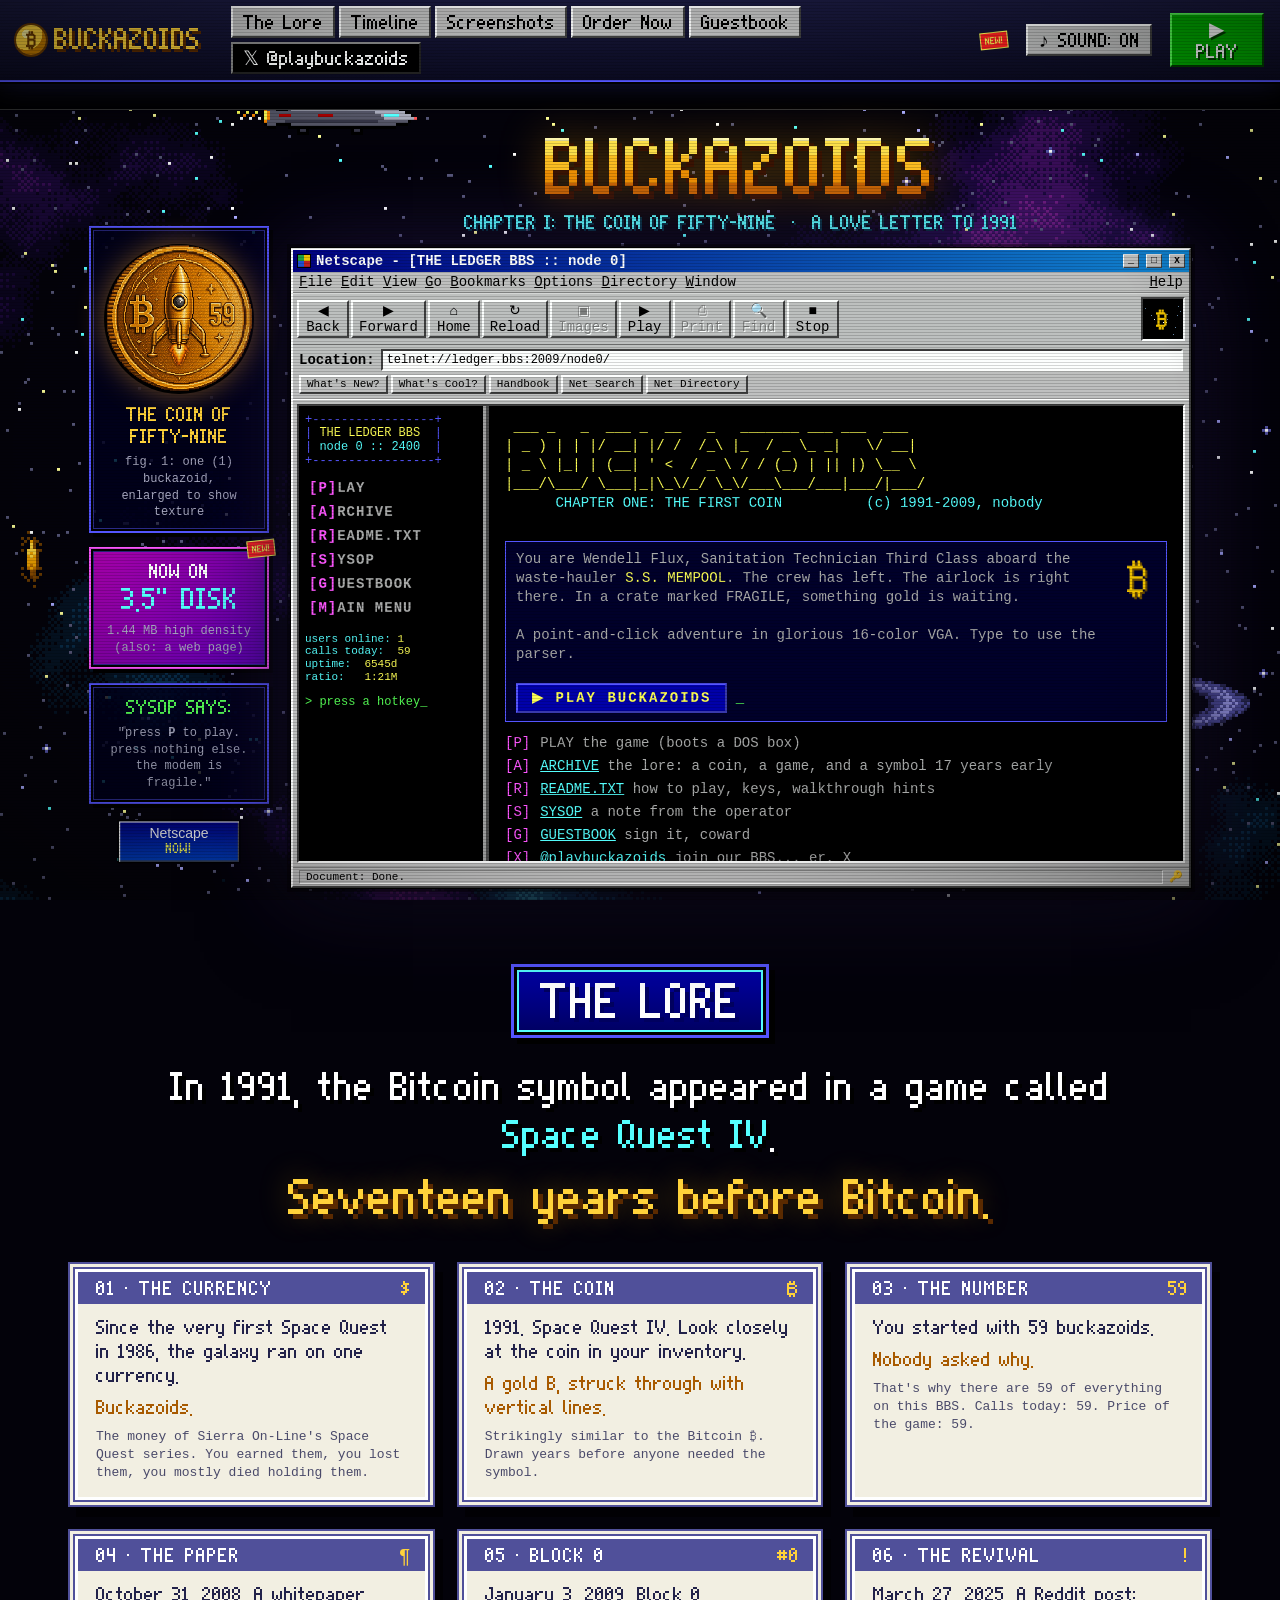
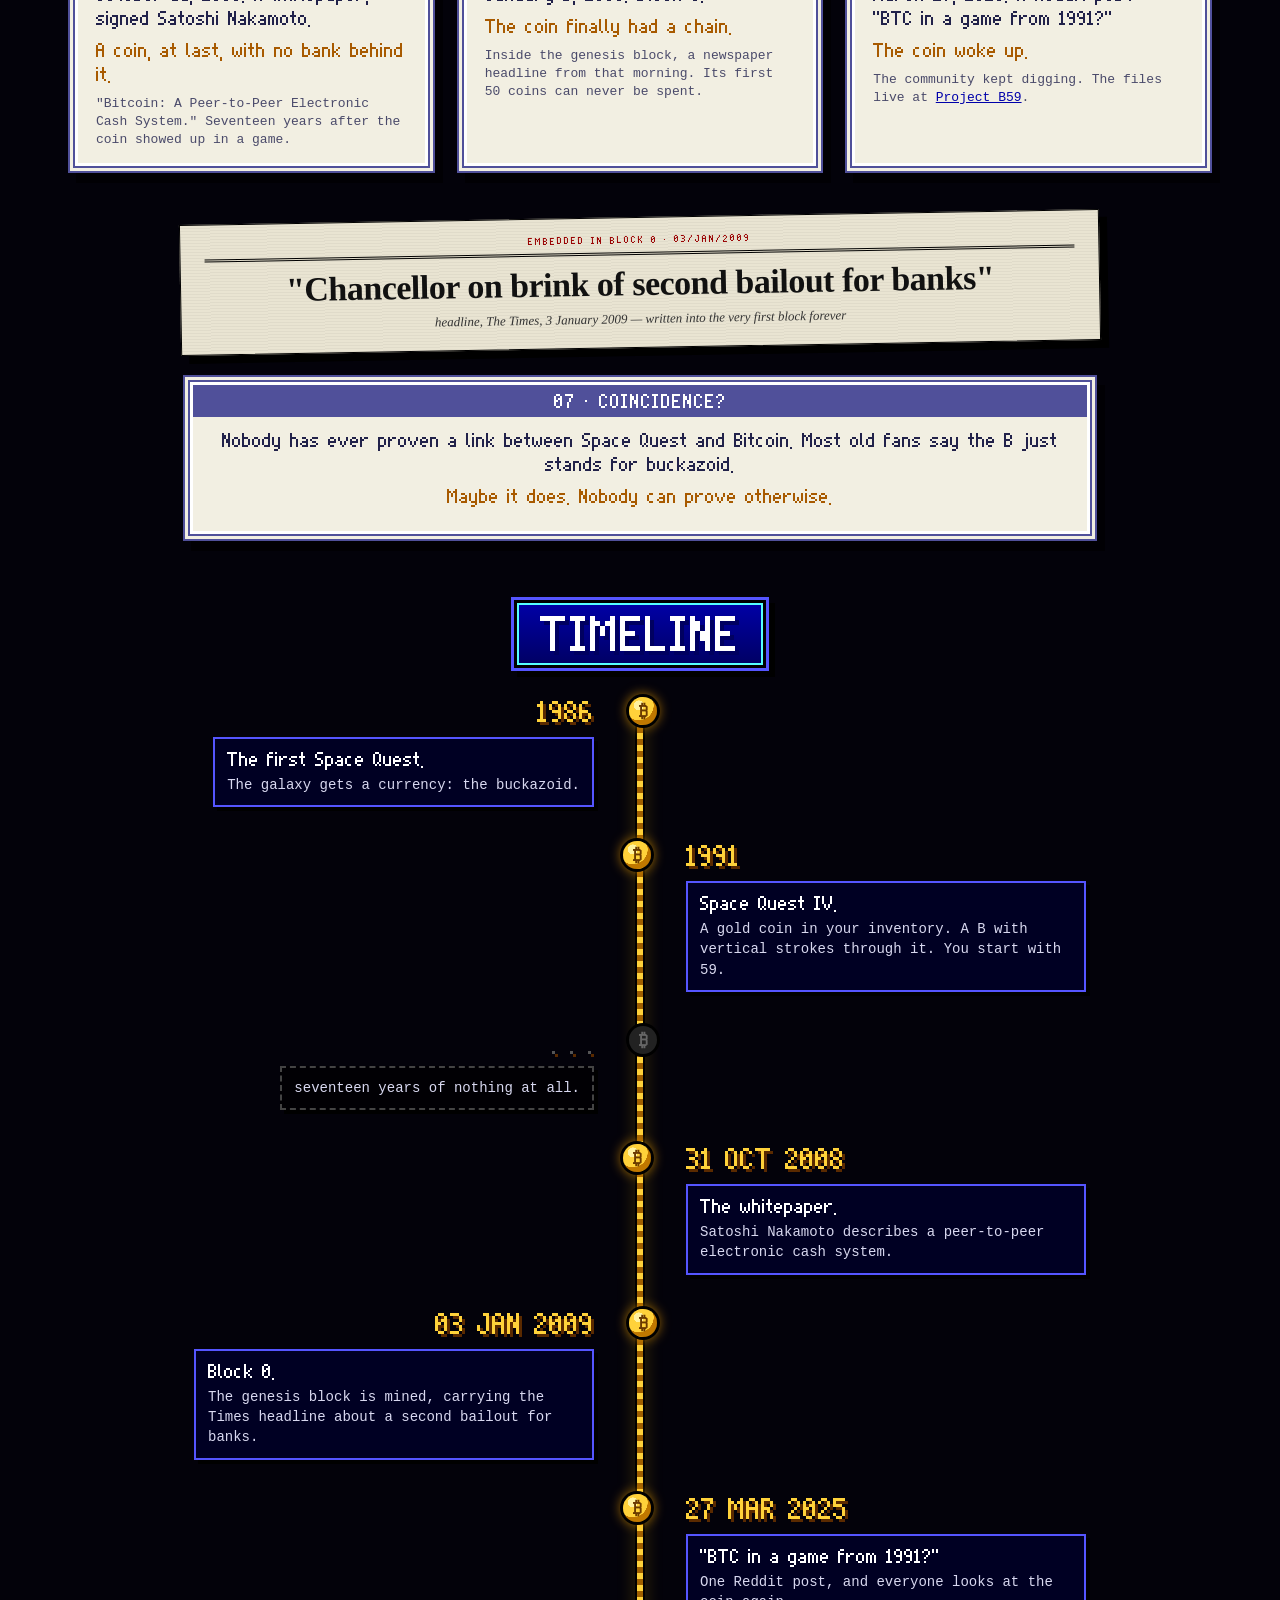
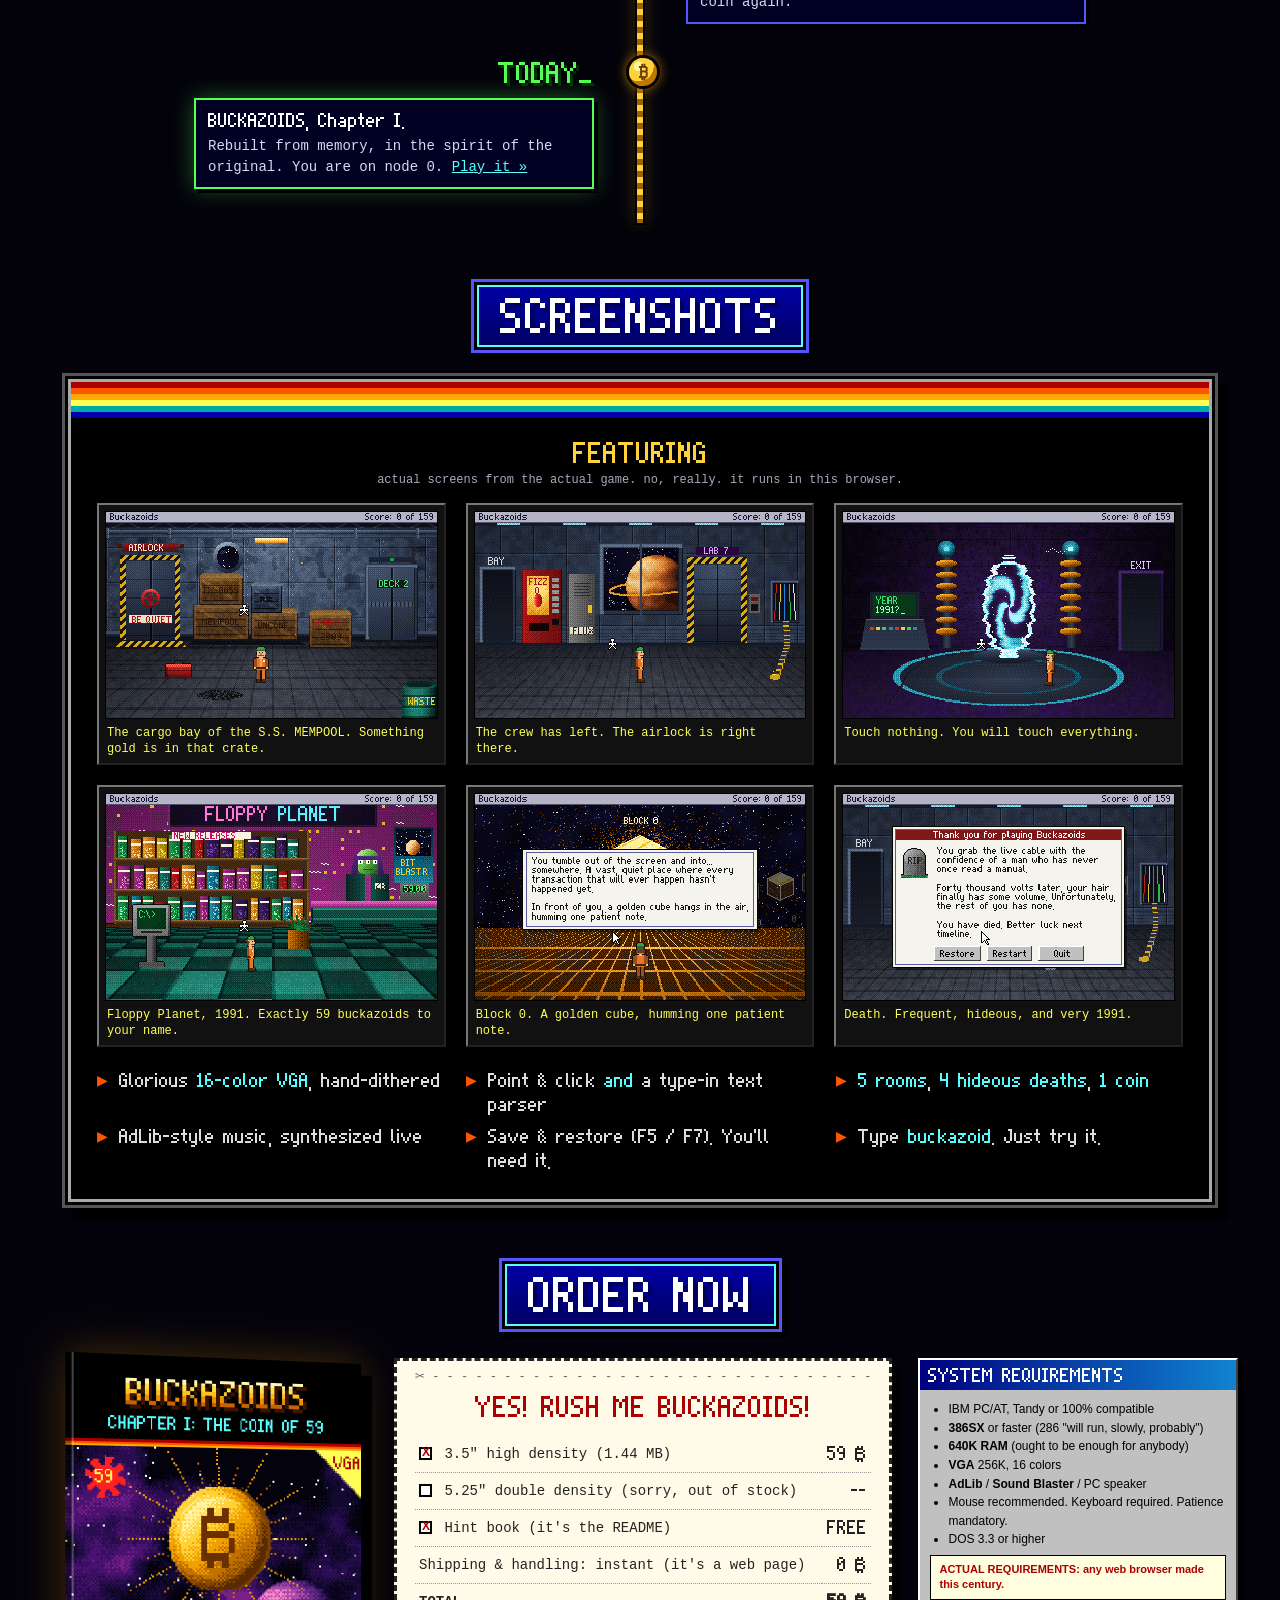
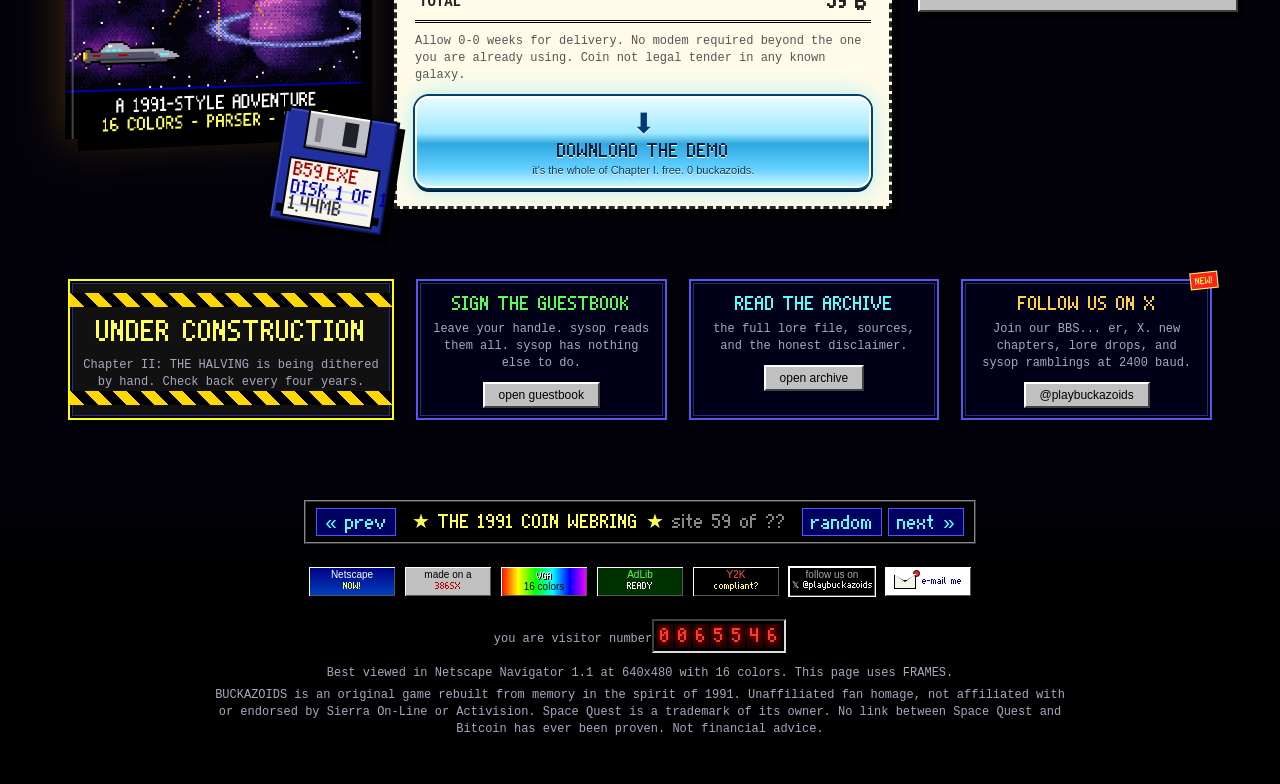
==== commit 9450f794: "Add X @playbuckazoids links and twitter:site meta" ====
--- a/index.html
+++ b/index.html
@@ -3,6 +3,7 @@
 <title>BUCKAZOIDS :: THE LEDGER BBS :: a love letter to 1991</title>
 <meta name="viewport" content="width=device-width, initial-scale=1">
 <meta name="description" content="BUCKAZOIDS: an original 1991-style point-and-click adventure about a gold coin with a B struck through it. Unaffiliated fan homage.">
+<meta name="twitter:site" content="@playbuckazoids">
 <link rel="preload" href="assets/bzvga.ttf" as="font" type="font/ttf" crossorigin>
 <link rel="stylesheet" href="bbs/shell.css">
 <link rel="stylesheet" href="assets/site.css">
@@ -14,7 +15,7 @@
 <header class="topbar">
  <a class="brand" href="#top"><span class="bcoin">&#8383;</span>BUCKAZOIDS</a>
  <nav class="topnav">
-  <a href="#lore">The Lore</a><a href="#timeline">Timeline</a><a href="#screens">Screenshots</a><a href="#order">Order Now</a><a href="#" onclick="navTop('bbs/guestbook.html');return false">Guestbook</a>
+  <a href="#lore">The Lore</a><a href="#timeline">Timeline</a><a href="#screens">Screenshots</a><a href="#order">Order Now</a><a href="#" onclick="navTop('bbs/guestbook.html');return false">Guestbook</a><a class="navx" href="https://x.com/playbuckazoids" target="_blank" rel="noopener">&#120143; @playbuckazoids</a>
  </nav>
  <span class="new">NEW!</span>
  <button class="topsnd" id="sndbtn" type="button" title="background ambience">&#9834; SOUND: ON</button>
@@ -208,6 +209,7 @@
  <div class="panel uc"><div class="ucbar"></div><div class="pxm">UNDER CONSTRUCTION</div><div class="tiny">Chapter II: THE HALVING is being dithered by hand. Check back every four years.</div><div class="ucbar"></div></div>
  <div class="panel"><div class="pxs green">SIGN THE GUESTBOOK</div><div class="tiny">leave your handle. sysop reads them all. sysop has nothing else to do.</div><a class="btn9" href="#" onclick="navTop('bbs/guestbook.html');return false">open guestbook</a></div>
  <div class="panel"><div class="pxs cyan">READ THE ARCHIVE</div><div class="tiny">the full lore file, sources, and the honest disclaimer.</div><a class="btn9" href="#" onclick="navTop('bbs/archive.html');return false">open archive</a></div>
+ <div class="panel xpanel"><span class="new">NEW!</span><div class="pxs gold">FOLLOW US ON X</div><div class="tiny">Join our BBS... er, X. new chapters, lore drops, and sysop ramblings at 2400 baud.</div><a class="btn9" href="https://x.com/playbuckazoids" target="_blank" rel="noopener">@playbuckazoids</a></div>
 </section>
 </main>
 
@@ -221,6 +223,7 @@
   <span class="badge88 bvga"><b>VGA</b><span>16 colors</span></span>
   <span class="badge88 badl"><span>AdLib</span><b>READY</b></span>
   <span class="badge88 by2k"><span>Y2K</span><b>compliant?</b></span>
+  <a class="badge88 bx" href="https://x.com/playbuckazoids" target="_blank" rel="noopener"><span>follow us on</span><b>&#120143; @playbuckazoids</b></a>
   <span class="badge88 bmail"><span class="mail sm"><i></i></span><b>e-mail me</b></span>
  </div>
  <div class="hits"><span class="tiny">you are visitor number</span><div class="counter" id="counter2"></div></div>
--- a/assets/site.css
+++ b/assets/site.css
@@ -164,7 +164,7 @@
 .sysreq ul{margin:0;padding:10px 12px 6px 28px;font:12px/1.55 "MS Sans Serif",Tahoma,Arial,sans-serif}
 .srn{margin:0 10px 10px;padding:6px 8px;background:#ffffe0;border:1px solid #000;font:bold 11px/1.4 Tahoma,Arial,sans-serif;color:#aa0000}
 
-.bbsrow{display:grid;grid-template-columns:1.3fr 1fr 1fr;gap:22px;padding-top:40px}
+.bbsrow{display:grid;grid-template-columns:1.3fr 1fr 1fr 1fr;gap:22px;padding-top:40px}
 .uc{background:#111;border-color:#ffff00}
 .uc .pxm{color:#ffff55;margin:8px 0}
 .ucbar{height:14px;background:repeating-linear-gradient(45deg,#000 0 10px,#ffd800 10px 20px);margin:0 -12px;animation:ucm 1s linear infinite;background-size:28px 28px}
@@ -214,3 +214,9 @@
 #realcoin{display:block;width:150px;height:150px;margin:4px auto 10px;border-radius:50%;image-rendering:pixelated;filter:drop-shadow(0 0 14px rgba(255,170,40,.45));animation:bzflip 6s ease-in-out infinite}
 @keyframes bzflip{0%,100%{transform:rotateY(0) translateY(0)}25%{transform:rotateY(-18deg) translateY(-4px)}75%{transform:rotateY(18deg) translateY(-4px)}}
 @media (prefers-reduced-motion:reduce){#realcoin{animation:none}}
+
+/* X links */
+.topnav a.navx{background:#000;color:#fff;border-color:#888 #222 #222 #888}
+.topnav a.navx:hover{background:#0000aa;color:#ffff55}
+.bx{background:#000;color:#aaa;border-color:#fff}.bx b{color:#fff;font-size:9px}
+.pxs.gold{color:var(--gold)}
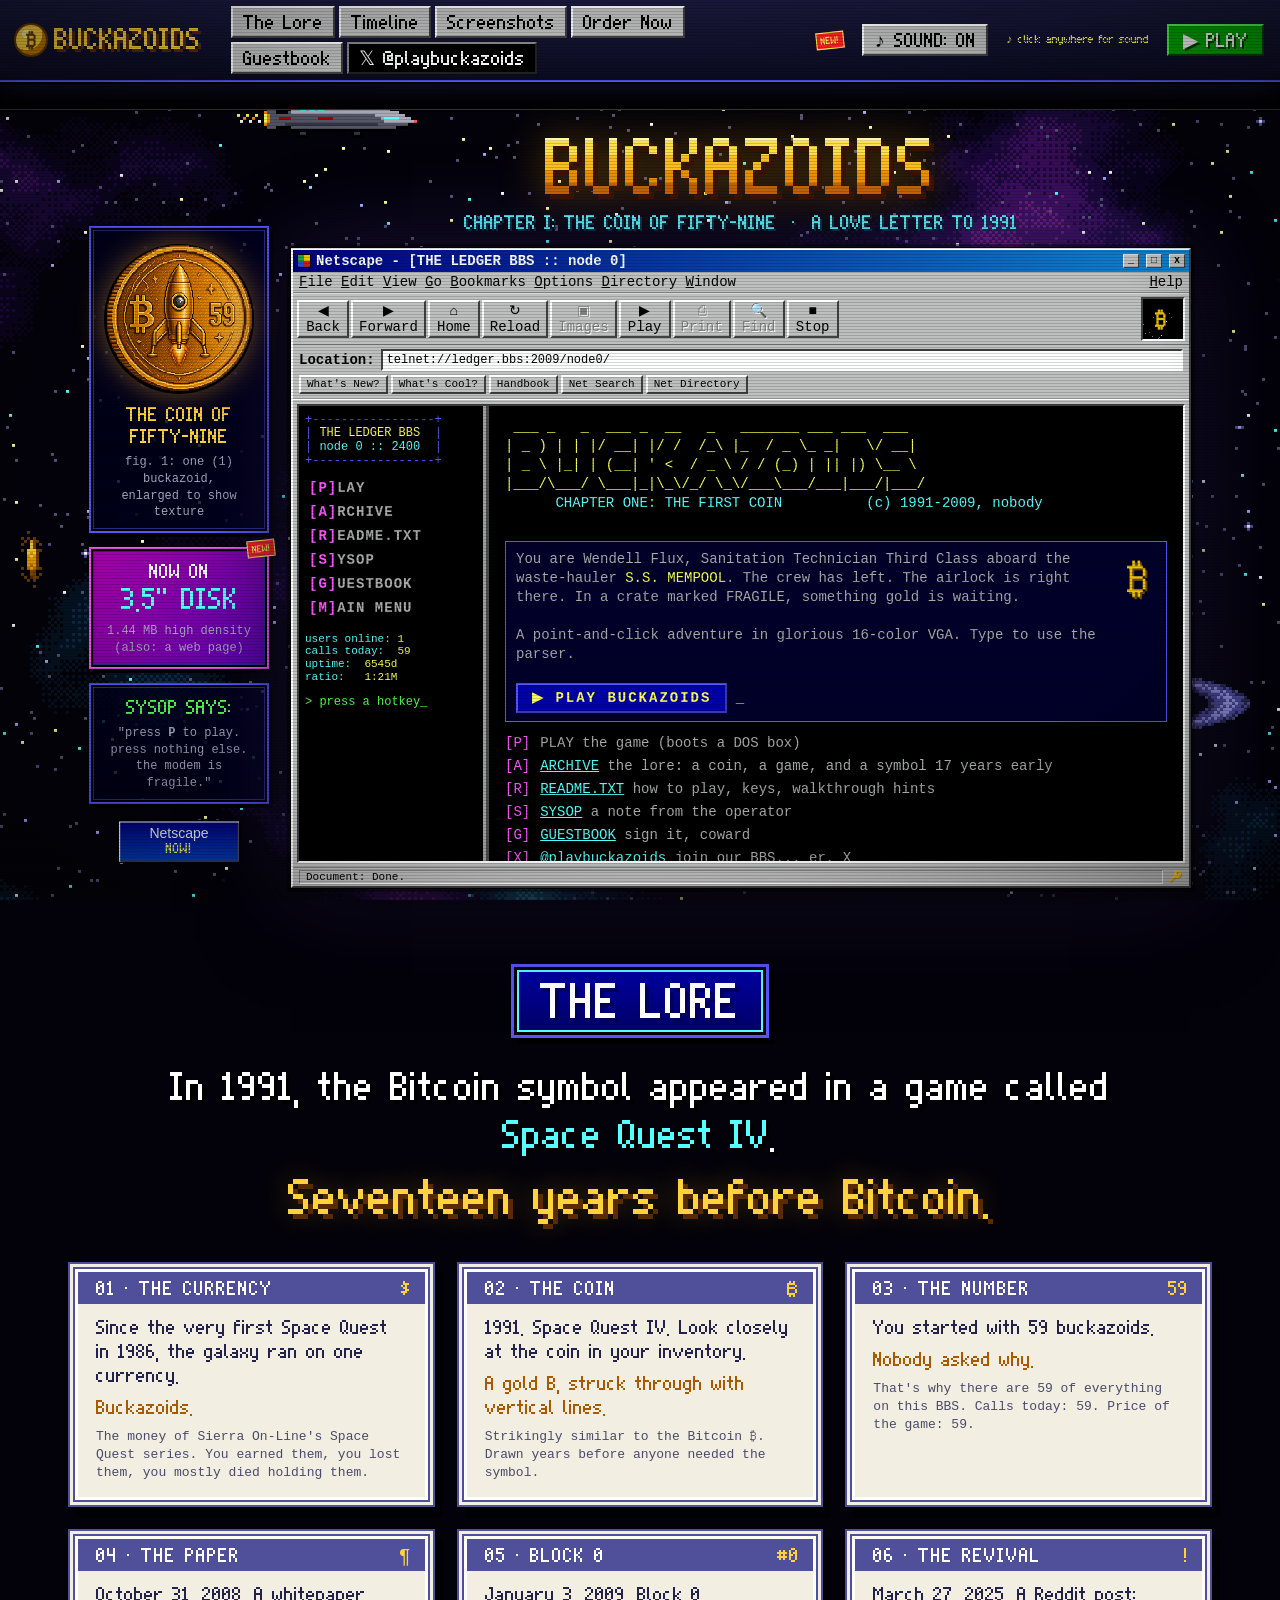
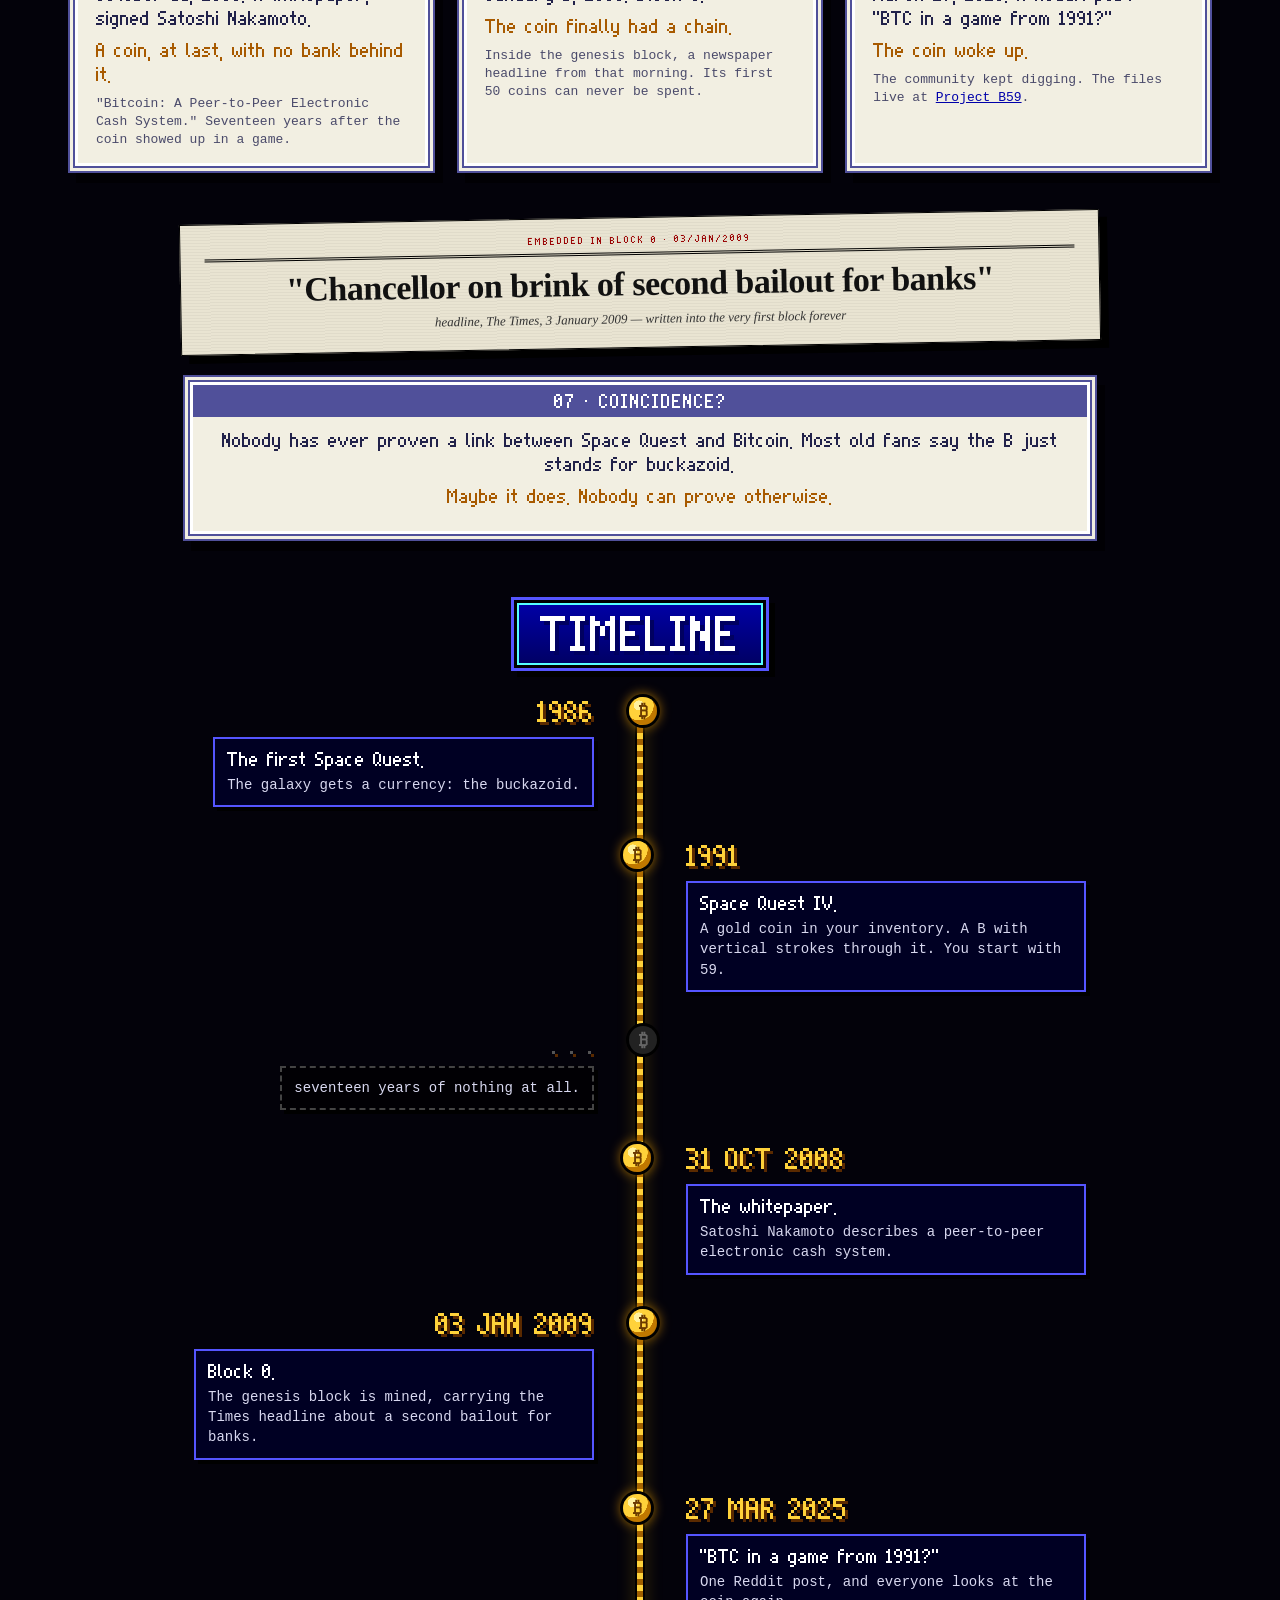
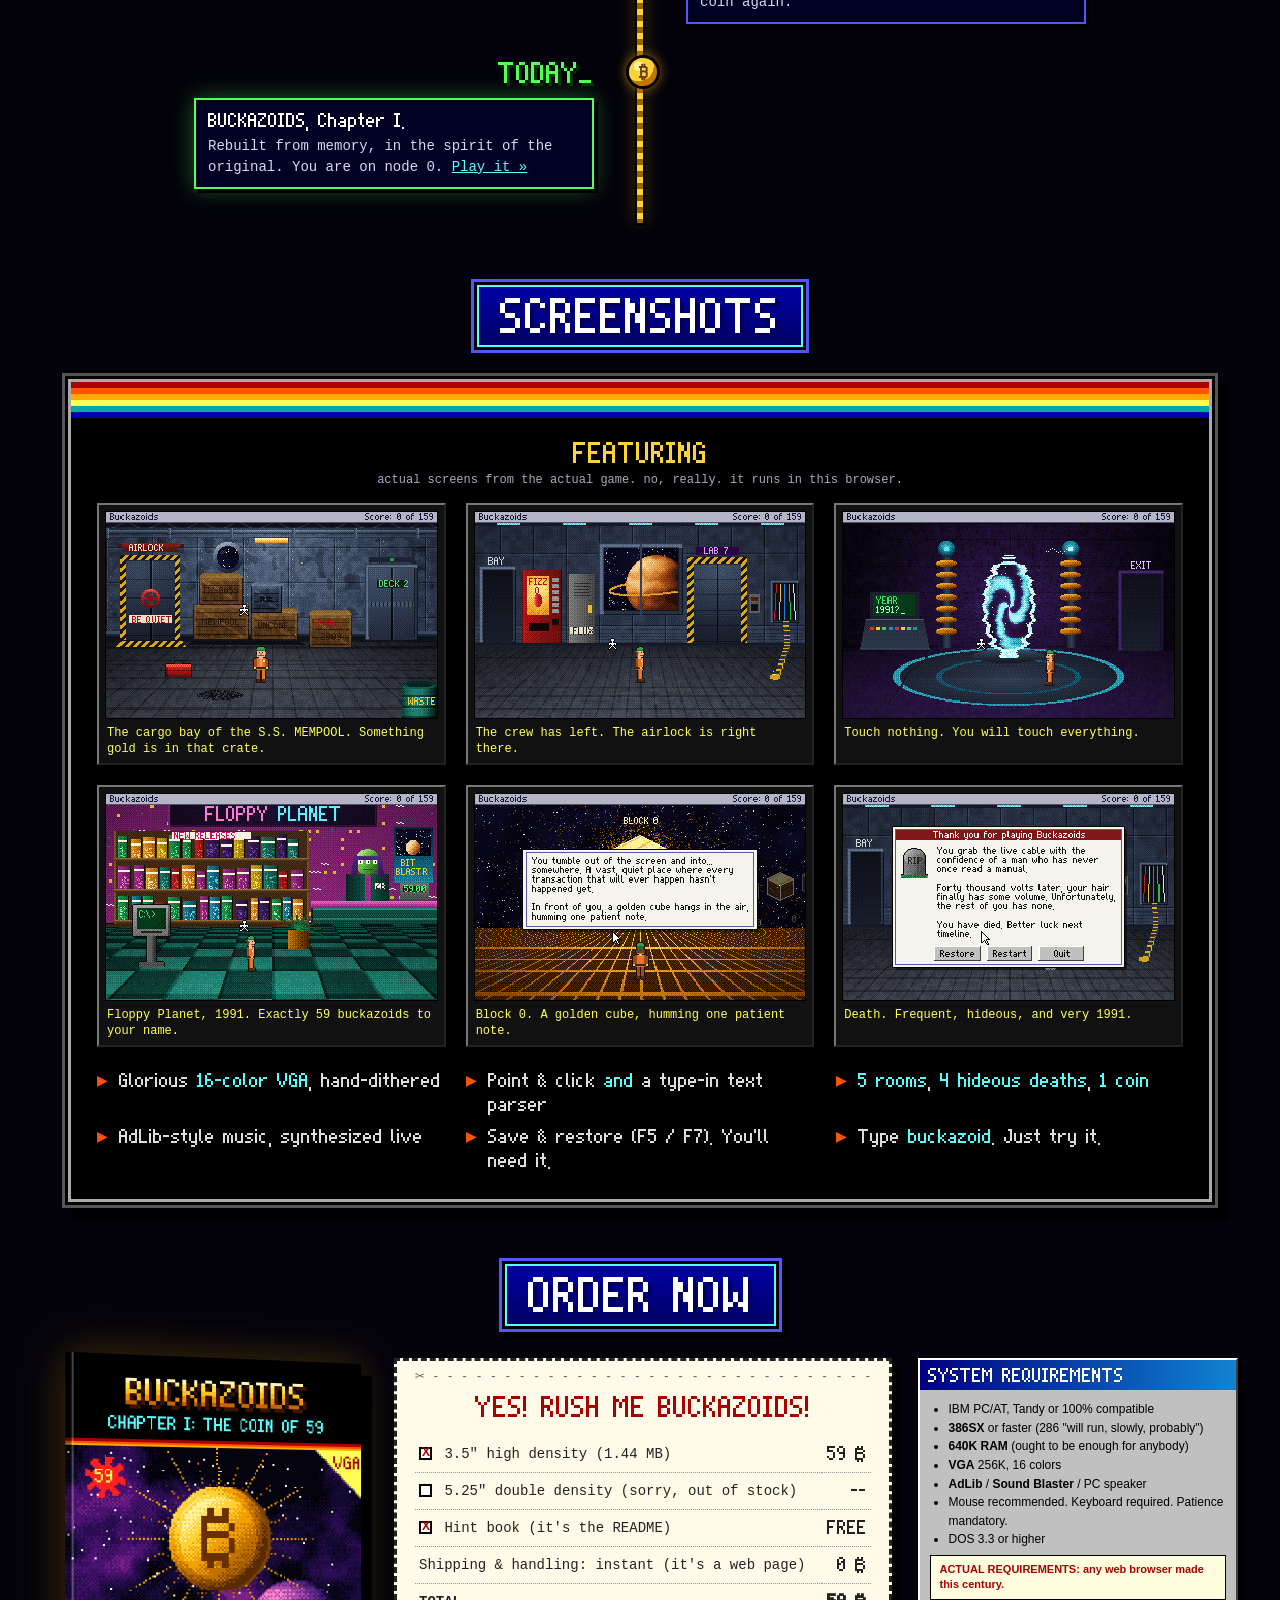
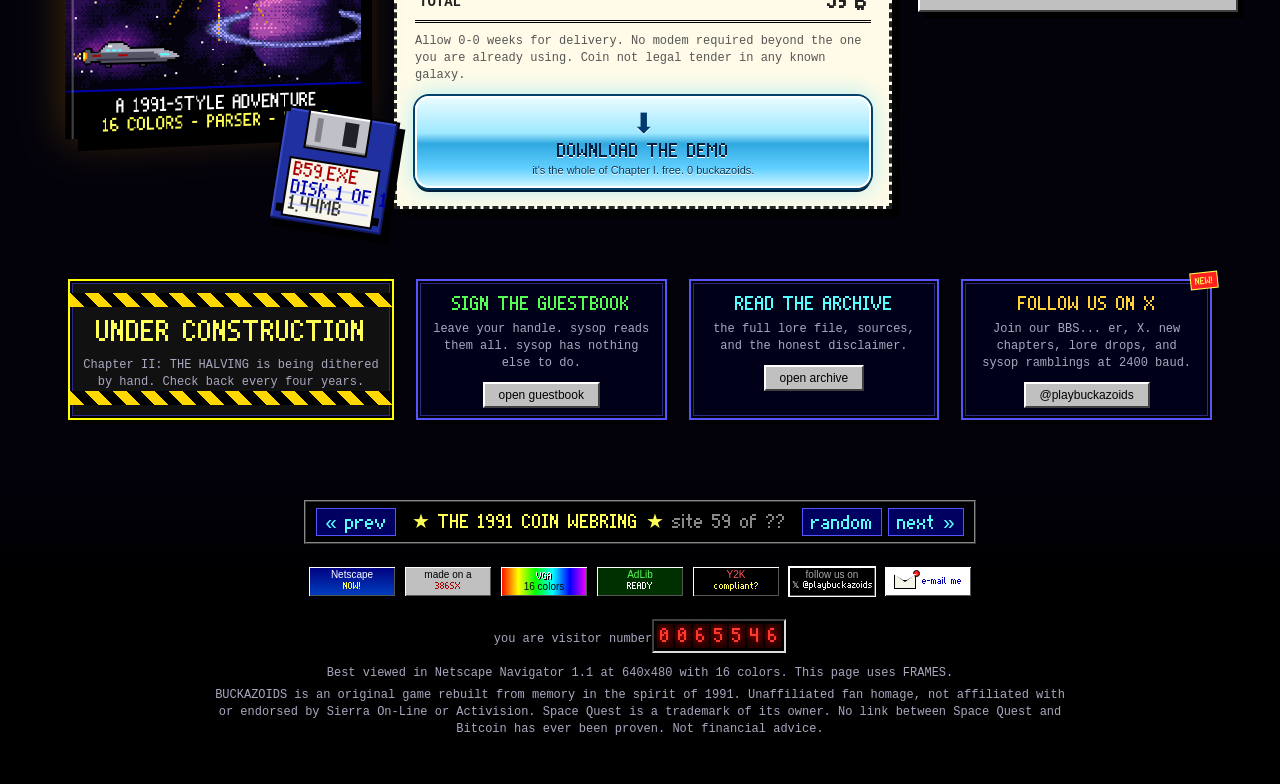
==== commit 64339b20: "Ambience autostart with gesture fallback + hint; buckazoid coin favicons" ====
--- a/index.html
+++ b/index.html
@@ -7,7 +7,7 @@
 <link rel="preload" href="assets/bzvga.ttf" as="font" type="font/ttf" crossorigin>
 <link rel="stylesheet" href="bbs/shell.css">
 <link rel="stylesheet" href="assets/site.css">
-<link rel="icon" href="data:,">
+<link rel="icon" href="assets/favicon.ico" sizes="16x16 32x32 48x48"><link rel="icon" type="image/png" sizes="32x32" href="assets/favicon-32.png"><link rel="icon" type="image/png" sizes="192x192" href="assets/favicon-192.png"><link rel="apple-touch-icon" href="assets/apple-touch-icon.png">
 </head>
 <body>
 <canvas id="space" aria-hidden="true"></canvas>
--- a/assets/site.css
+++ b/assets/site.css
@@ -220,3 +220,7 @@
 .topnav a.navx:hover{background:#0000aa;color:#ffff55}
 .bx{background:#000;color:#aaa;border-color:#fff}.bx b{color:#fff;font-size:9px}
 .pxs.gold{color:var(--gold)}
+.topsnd{position:relative}
+.sndhint{font-family:var(--px);font-size:12px;line-height:14px;color:#ffff55;white-space:nowrap;animation:bl 1.2s steps(1) infinite;pointer-events:none}
+@media (max-width:700px){.sndhint{display:none}}
+.topplay,.topsnd{white-space:nowrap;flex-shrink:0}
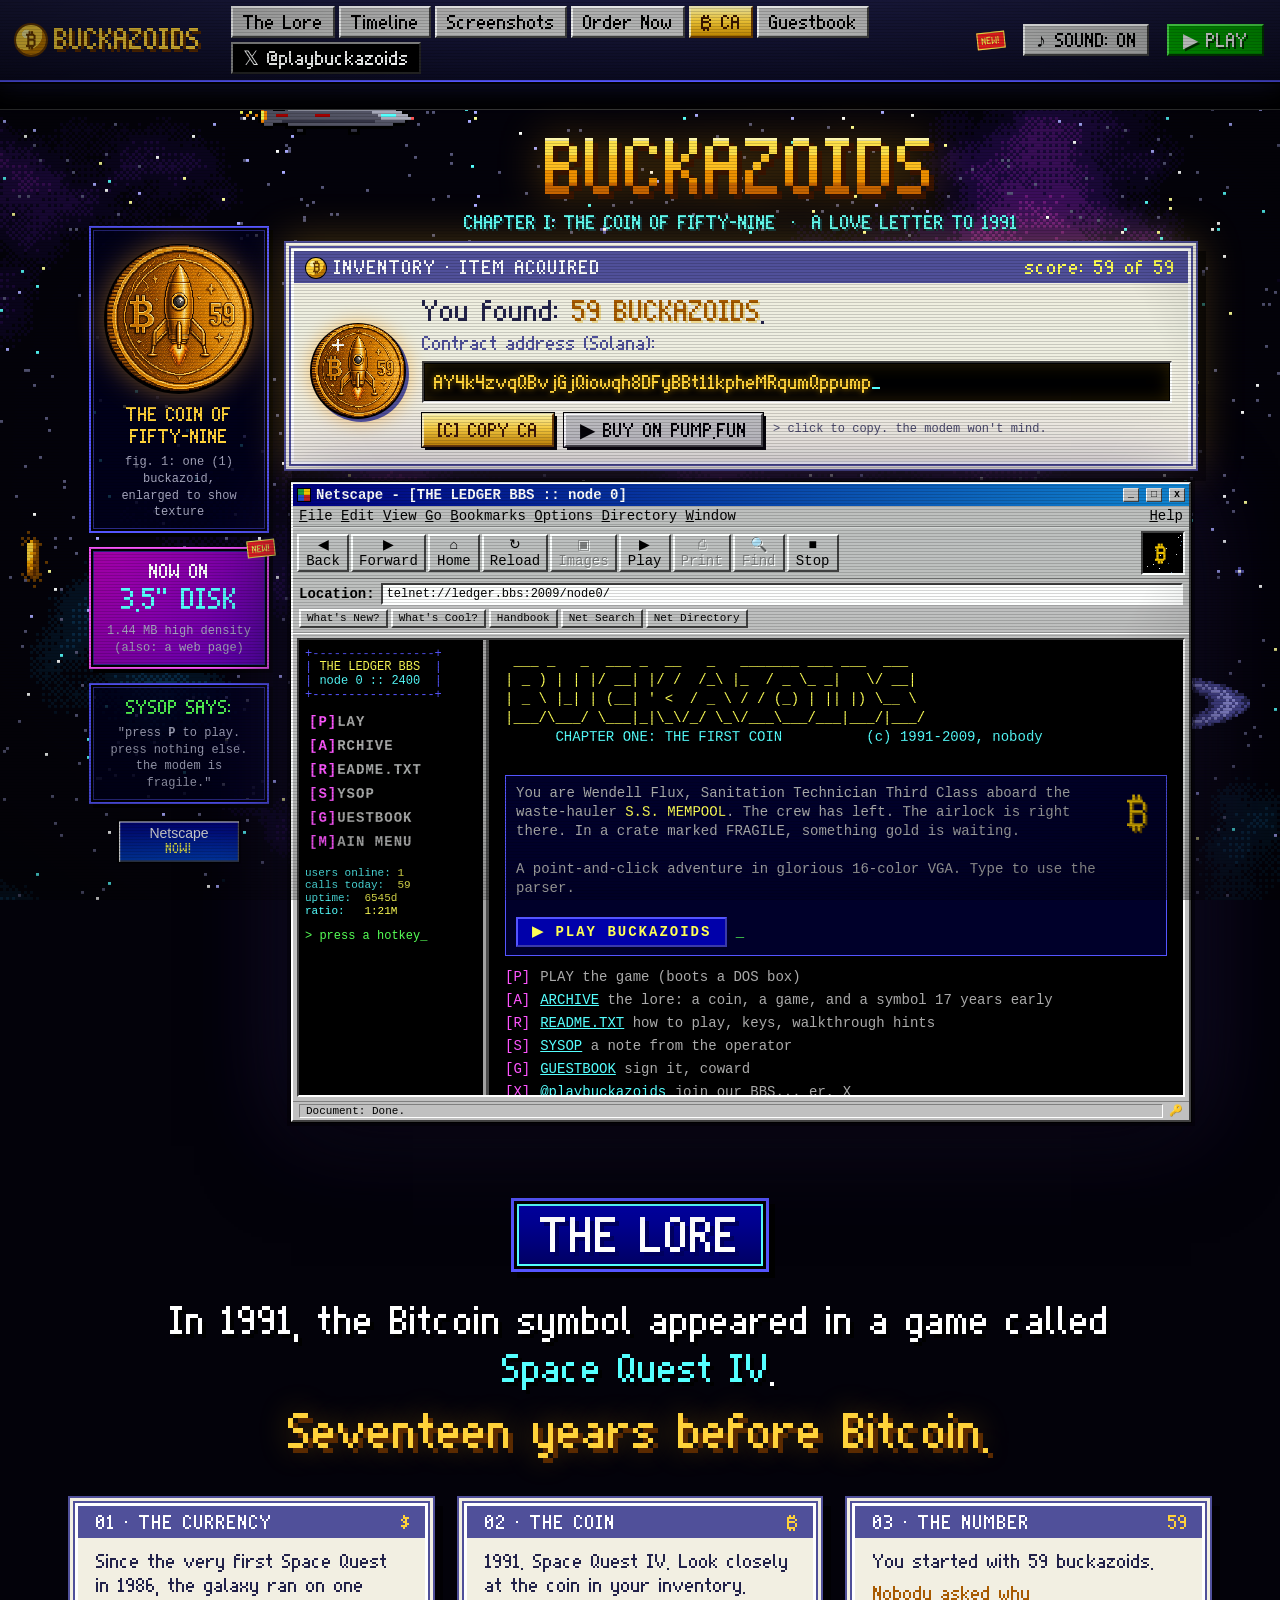
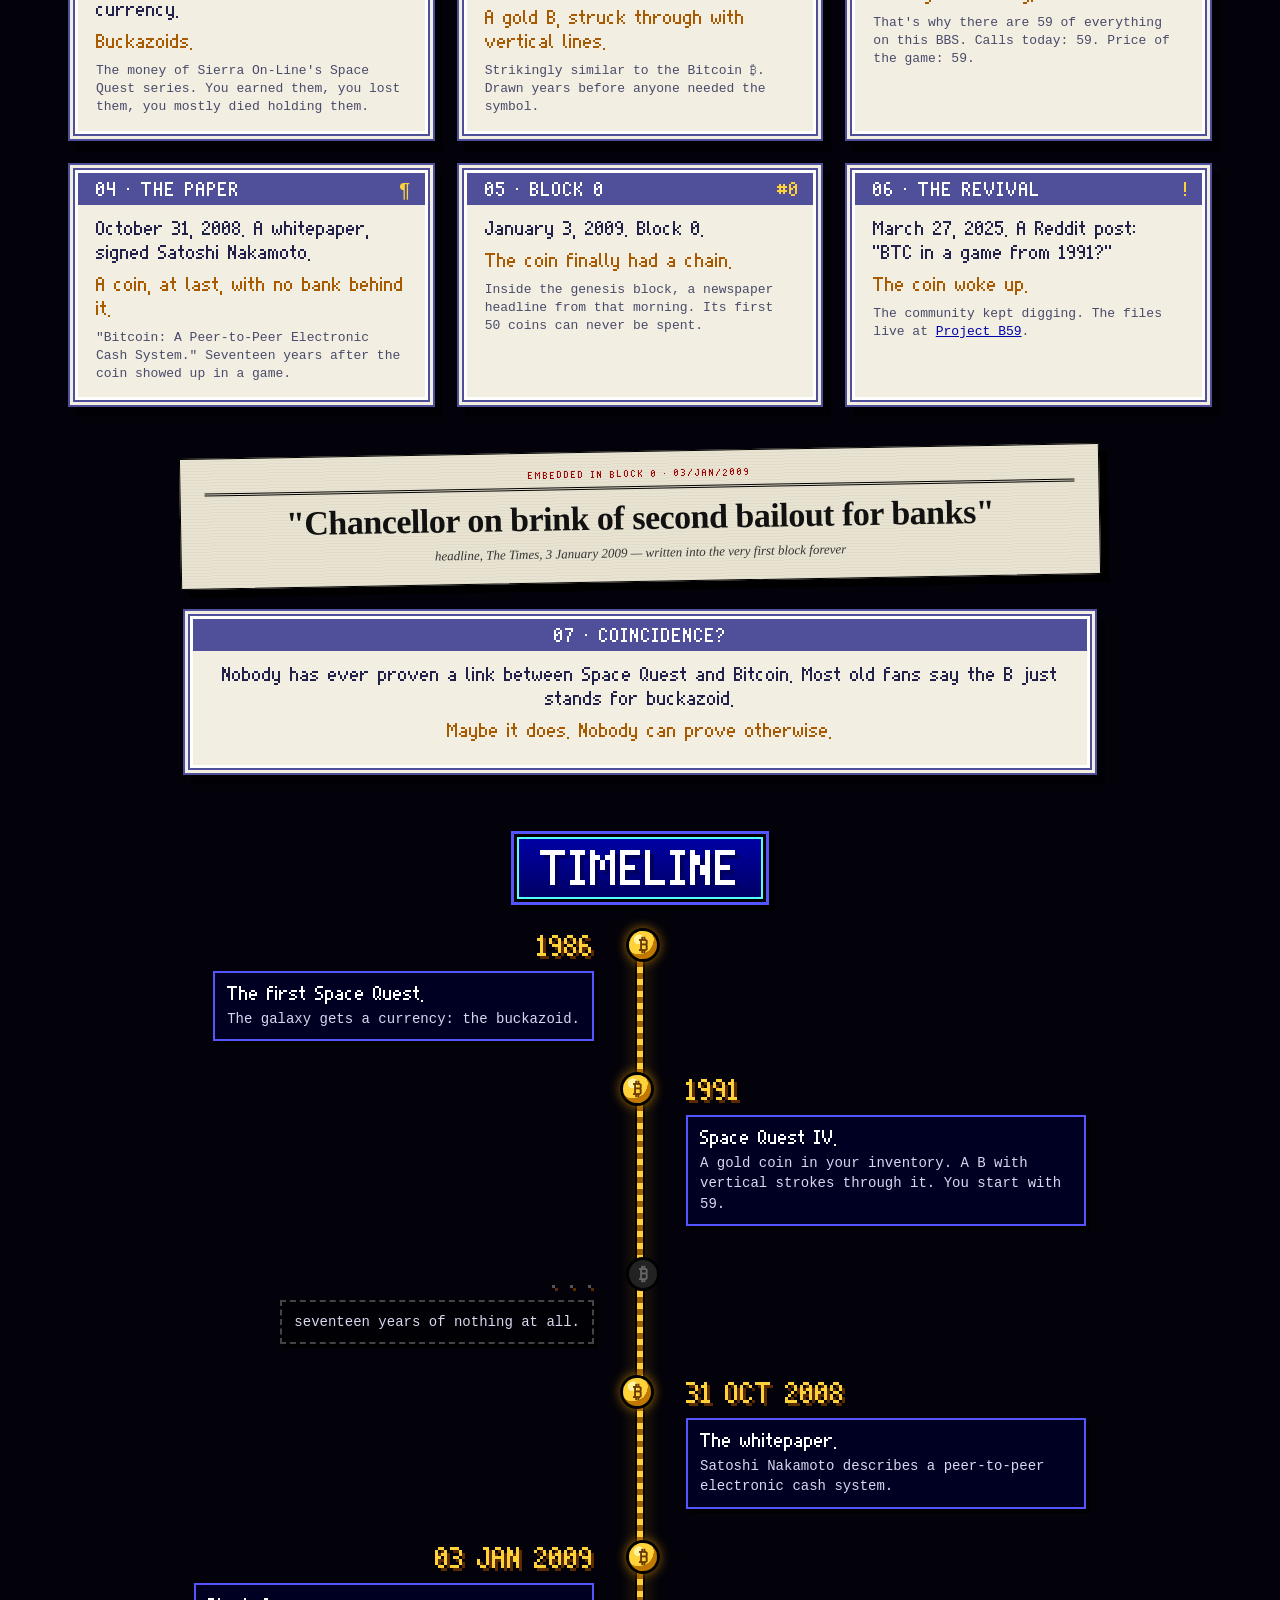
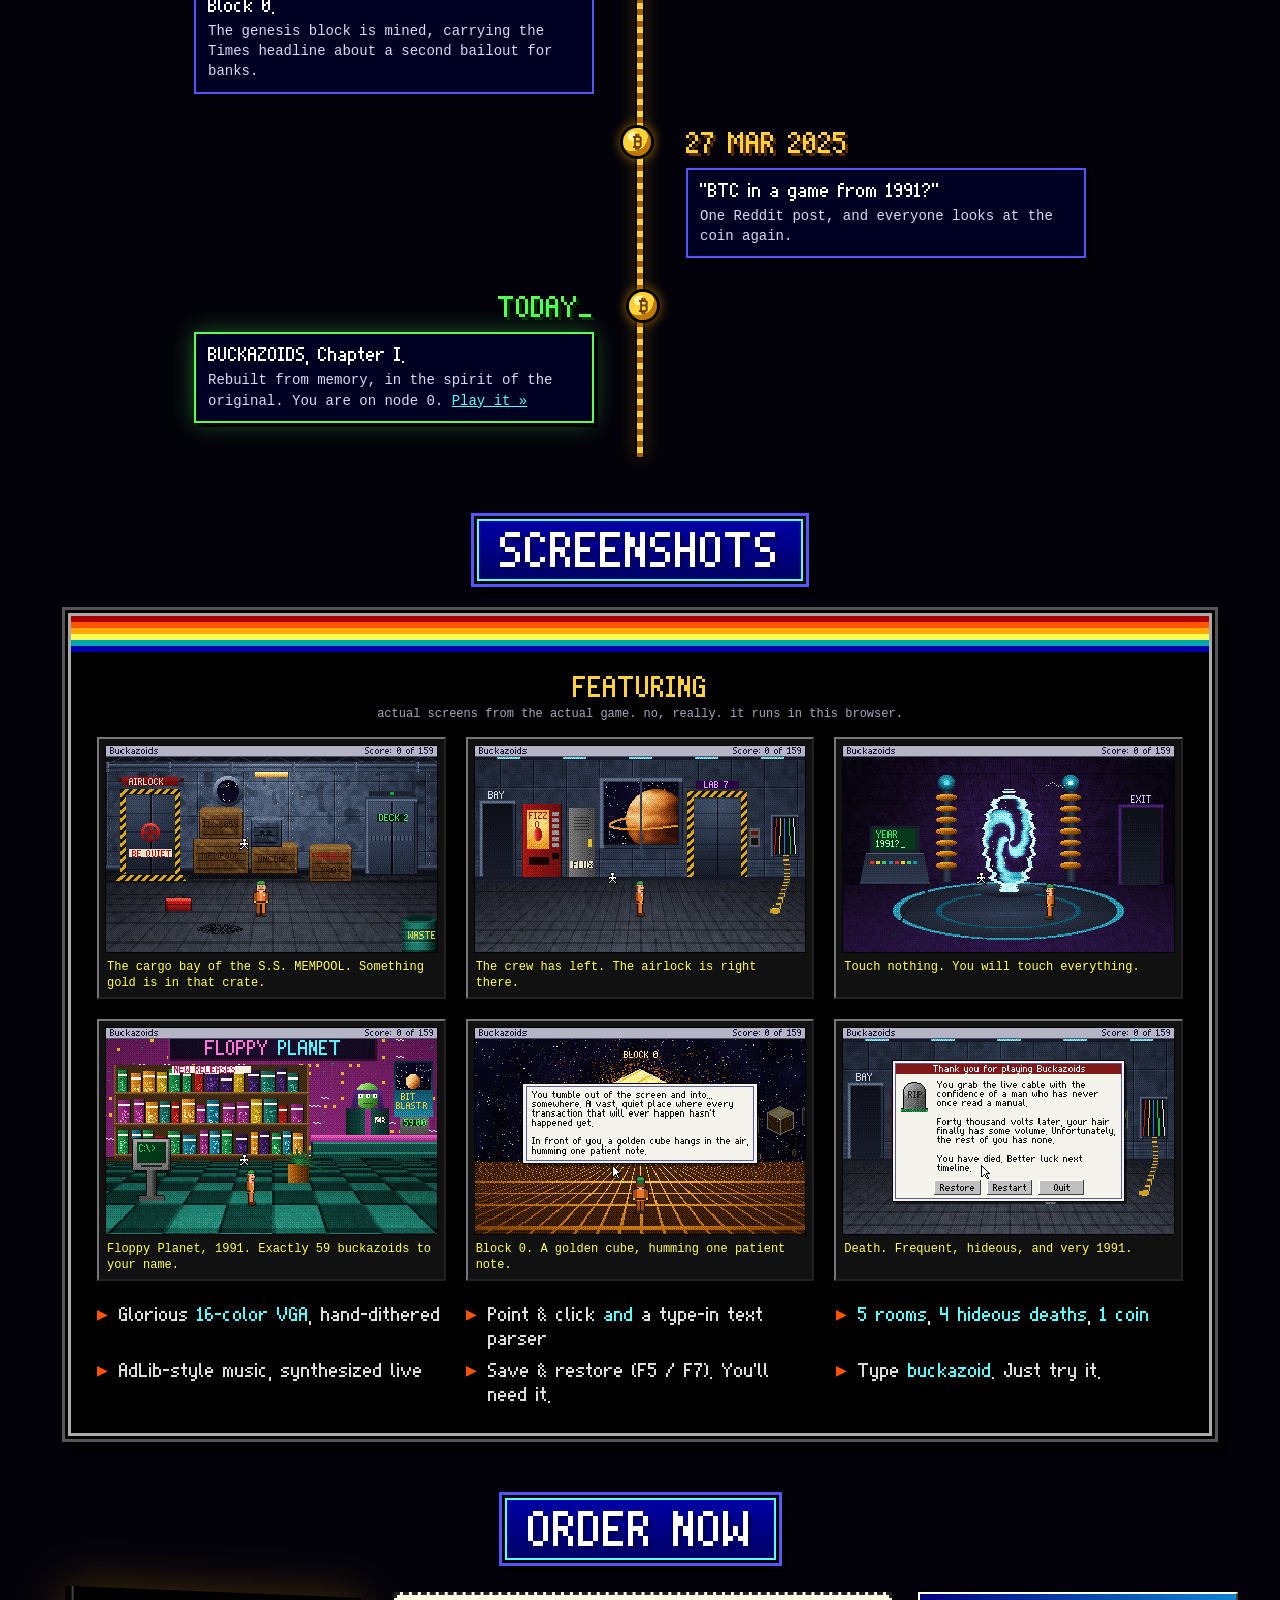
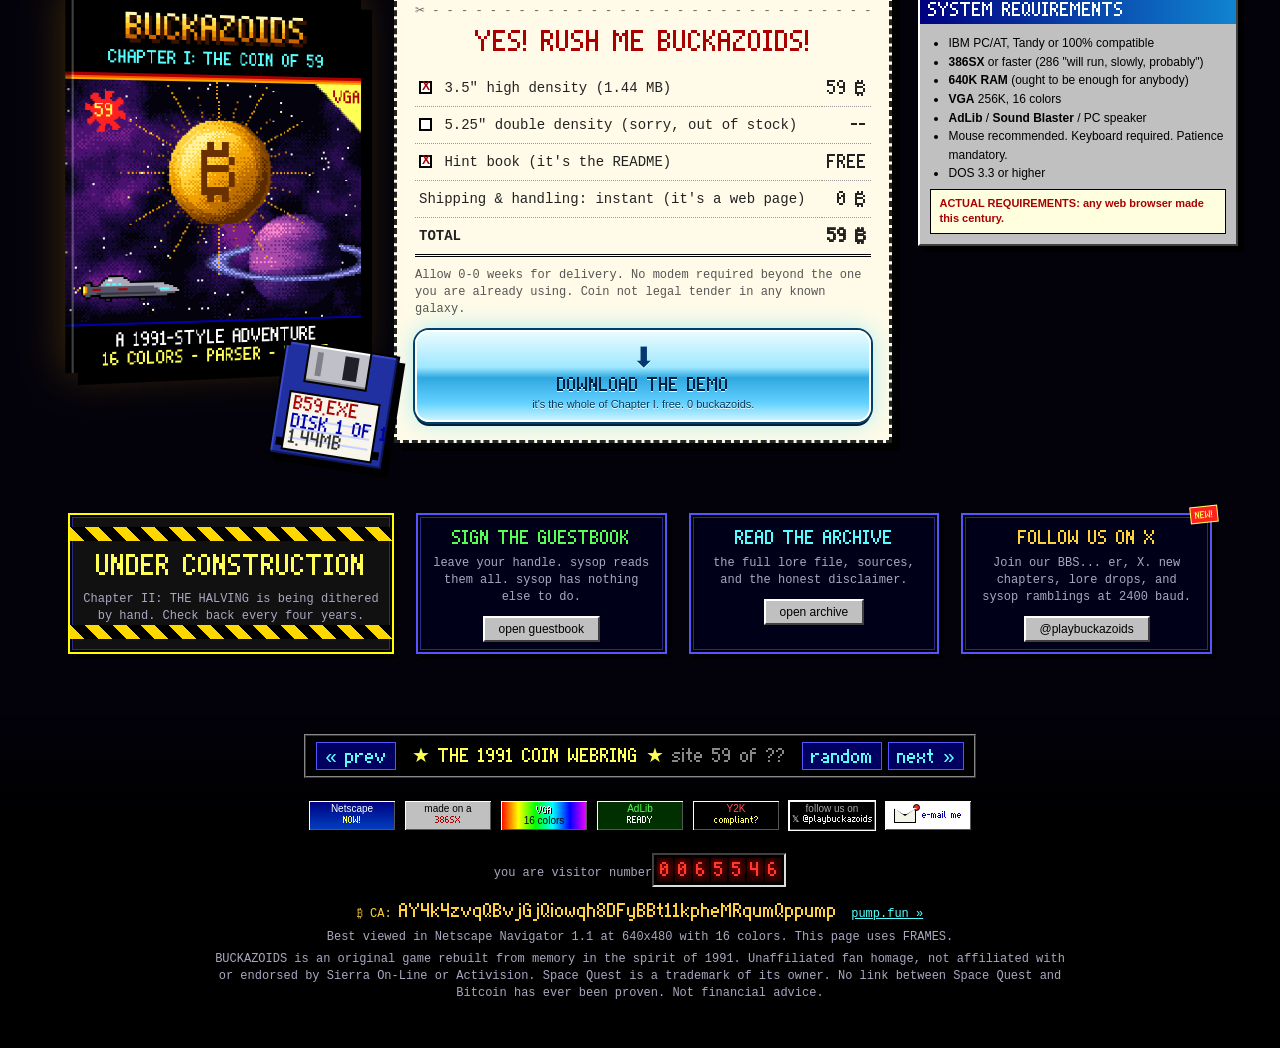
==== commit 43605871: "Add contract address: Sierra inventory dialog with click-to-copy + pump.fun link; CA in nav, ticker," ====
--- a/index.html
+++ b/index.html
@@ -4,9 +4,10 @@
 <meta name="viewport" content="width=device-width, initial-scale=1">
 <meta name="description" content="BUCKAZOIDS: an original 1991-style point-and-click adventure about a gold coin with a B struck through it. Unaffiliated fan homage.">
 <meta name="twitter:site" content="@playbuckazoids">
+<meta name="buckazoids:ca" content="AY4k4zvqQBvjGjQiowqh8DFyBBt11kpheMRqumQppump">
 <link rel="preload" href="assets/bzvga.ttf" as="font" type="font/ttf" crossorigin>
 <link rel="stylesheet" href="bbs/shell.css">
-<link rel="stylesheet" href="assets/site.css">
+<link rel="stylesheet" href="assets/site.css?v=2">
 <link rel="icon" href="assets/favicon.ico" sizes="16x16 32x32 48x48"><link rel="icon" type="image/png" sizes="32x32" href="assets/favicon-32.png"><link rel="icon" type="image/png" sizes="192x192" href="assets/favicon-192.png"><link rel="apple-touch-icon" href="assets/apple-touch-icon.png">
 </head>
 <body>
@@ -15,7 +16,7 @@
 <header class="topbar">
  <a class="brand" href="#top"><span class="bcoin">&#8383;</span>BUCKAZOIDS</a>
  <nav class="topnav">
-  <a href="#lore">The Lore</a><a href="#timeline">Timeline</a><a href="#screens">Screenshots</a><a href="#order">Order Now</a><a href="#" onclick="navTop('bbs/guestbook.html');return false">Guestbook</a><a class="navx" href="https://x.com/playbuckazoids" target="_blank" rel="noopener">&#120143; @playbuckazoids</a>
+  <a href="#lore">The Lore</a><a href="#timeline">Timeline</a><a href="#screens">Screenshots</a><a href="#order">Order Now</a><a href="#ca" class="navca">&#8383; CA</a><a href="#" onclick="navTop('bbs/guestbook.html');return false">Guestbook</a><a class="navx" href="https://x.com/playbuckazoids" target="_blank" rel="noopener">&#120143; @playbuckazoids</a>
  </nav>
  <span class="new">NEW!</span>
  <button class="topsnd" id="sndbtn" type="button" title="background ambience">&#9834; SOUND: ON</button>
@@ -42,6 +43,22 @@
   <div class="logo-wrap">
    <h1 class="logo" aria-label="BUCKAZOIDS">BUCKAZOIDS</h1>
    <div class="tagline">CHAPTER I: THE COIN OF FIFTY-NINE &nbsp;&#183;&nbsp; A LOVE LETTER TO 1991</div>
+  </div>
+  <div class="cabox" id="ca" data-ca="AY4k4zvqQBvjGjQiowqh8DFyBBt11kpheMRqumQppump">
+   <div class="catb"><span class="catbic">&#8383;</span>INVENTORY &middot; ITEM ACQUIRED<span class="catbr">score: 59 of 59</span></div>
+   <div class="cabody">
+    <div class="cacoin"><img src="assets/coin.png" alt="a gold buckazoid" width="96" height="96"><span class="caspark" aria-hidden="true"></span></div>
+    <div class="catext">
+     <div class="cafound">You found: <b>59 BUCKAZOIDS</b>.</div>
+     <div class="calabel">Contract address (Solana):</div>
+     <div class="cafield"><code id="castr" class="castr">AY4k4zvqQBvjGjQiowqh8DFyBBt11kpheMRqumQppump</code><span class="cacur" aria-hidden="true">_</span></div>
+     <div class="cabtns">
+      <button type="button" class="sbtn sgold" id="cacopy">[C] COPY CA</button>
+      <a class="sbtn" href="https://pump.fun/coin/AY4k4zvqQBvjGjQiowqh8DFyBBt11kpheMRqumQppump" target="_blank" rel="noopener">&#9654; BUY ON PUMP.FUN</a>
+      <span class="camsg" id="camsg" role="status" aria-live="polite">&gt; click to copy. the modem won't mind.</span>
+     </div>
+    </div>
+   </div>
   </div>
 <div id="desk">
  <div class="win" id="nav">
@@ -227,6 +244,7 @@
   <span class="badge88 bmail"><span class="mail sm"><i></i></span><b>e-mail me</b></span>
  </div>
  <div class="hits"><span class="tiny">you are visitor number</span><div class="counter" id="counter2"></div></div>
+ <p class="foot-ca"><span class="gold">&#8383; CA:</span> <code>AY4k4zvqQBvjGjQiowqh8DFyBBt11kpheMRqumQppump</code> &nbsp;<a href="https://pump.fun/coin/AY4k4zvqQBvjGjQiowqh8DFyBBt11kpheMRqumQppump" target="_blank" rel="noopener">pump.fun &raquo;</a></p>
  <p class="tiny dim">Best viewed in Netscape Navigator 1.1 at 640x480 with 16 colors. This page uses FRAMES.</p>
  <p class="tiny dim">BUCKAZOIDS is an original game rebuilt from memory in the spirit of 1991. Unaffiliated fan homage, not affiliated with or endorsed by Sierra On-Line or Activision. Space Quest is a trademark of its owner. No link between Space Quest and Bitcoin has ever been proven. Not financial advice.</p>
 </footer>
@@ -243,6 +261,7 @@
 </div>
 <div id="crt"></div>
 <script src="bbs/shell.js"></script>
-<script src="assets/space.js"></script>
+<script src="assets/space.js?v=2"></script>
 <script src="assets/ambience.js"></script>
+<script src="assets/ca.js?v=1"></script>
 </body></html>
--- a/assets/site.css
+++ b/assets/site.css
@@ -221,6 +221,46 @@
 .bx{background:#000;color:#aaa;border-color:#fff}.bx b{color:#fff;font-size:9px}
 .pxs.gold{color:var(--gold)}
 .topsnd{position:relative}
-.sndhint{font-family:var(--px);font-size:12px;line-height:14px;color:#ffff55;white-space:nowrap;animation:bl 1.2s steps(1) infinite;pointer-events:none}
-@media (max-width:700px){.sndhint{display:none}}
 .topplay,.topsnd{white-space:nowrap;flex-shrink:0}
+
+/* contract address: Sierra "item acquired" dialog */
+#ca{scroll-margin-top:70px}
+.cabox{position:relative;margin:0 auto 18px;background:#f2efe2;color:#22224a;border:3px solid #fff;box-shadow:0 0 0 2px #50509a,0 0 0 5px #f2efe2,0 0 0 7px #50509a,8px 10px 0 7px rgba(0,0,0,.6),0 0 40px 8px rgba(255,190,40,.28);animation:caglow 2.4s ease-in-out infinite}
+@keyframes caglow{50%{box-shadow:0 0 0 2px #50509a,0 0 0 5px #f2efe2,0 0 0 7px #50509a,8px 10px 0 7px rgba(0,0,0,.6),0 0 54px 14px rgba(255,200,40,.45)}}
+.catb{display:flex;align-items:center;gap:8px;font-family:var(--px);font-size:20px;line-height:22px;color:#fff;background:#50509a;padding:6px 12px 4px;letter-spacing:1px}
+.catbic{display:inline-block;width:20px;height:20px;border-radius:50%;background:radial-gradient(circle at 35% 30%,#fff3a0 0 15%,#ffd23a 16% 55%,#c07800 56%);color:#6a3a00;font:bold 14px/20px "Times New Roman",serif;text-align:center;letter-spacing:0;box-shadow:0 0 0 1px #000}
+.catbr{margin-left:auto;color:#ffff55;font-size:20px}
+.cabody{display:flex;align-items:center;gap:16px;padding:12px 16px 14px}
+.cacoin{position:relative;flex:0 0 96px}
+.cacoin img{display:block;width:96px;height:96px;border-radius:50%;image-rendering:pixelated;filter:drop-shadow(3px 3px 0 #50509a) drop-shadow(0 0 10px rgba(255,170,40,.6));animation:bzflip 6s ease-in-out infinite}
+.caspark{position:absolute;left:22px;top:16px;width:12px;height:12px;background:linear-gradient(#fff,#fff) center/2px 100% no-repeat,linear-gradient(#fff,#fff) center/100% 2px no-repeat;animation:spark 1.8s steps(1) infinite}
+@keyframes spark{0%,60%{opacity:0}61%,80%{opacity:1;transform:scale(1)}81%,100%{opacity:1;transform:scale(.5)}}
+.catext{flex:1;min-width:0}
+.cafound{font-family:var(--px);font-size:30px;line-height:34px;color:#22224a}
+.cafound b{font-weight:normal;color:#a85a00;text-shadow:2px 2px 0 #f0d890}
+.calabel{font-family:var(--px);font-size:20px;line-height:22px;color:#50509a;margin:4px 0 6px}
+.cafield{display:block;background:#000;border:2px solid;border-color:#404040 #fff #fff #404040;box-shadow:inset 0 0 0 1px #000,inset 0 0 18px rgba(255,190,0,.18);padding:8px 10px 6px;cursor:pointer}
+.castr{font-family:var(--px);font-size:20px;line-height:24px;color:var(--gold);text-shadow:0 0 6px rgba(255,190,0,.7);white-space:nowrap;letter-spacing:0;user-select:all;-webkit-user-select:all;background:none;padding:0}
+.cacur{font-family:var(--px);font-size:20px;line-height:24px;color:var(--cy);animation:bl 1s steps(1) infinite}
+.cabtns{display:flex;flex-wrap:wrap;align-items:center;gap:10px;margin-top:10px}
+.sbtn{display:inline-block;font-family:var(--px);font-size:20px;line-height:22px;padding:5px 14px 3px;background:#c0c0c0;color:#000;text-decoration:none;cursor:pointer;border:2px solid;border-color:#fff #404040 #404040 #fff;box-shadow:0 0 0 1px #000,3px 3px 0 #000;white-space:nowrap}
+.sbtn:hover{background:#0000aa;color:#ffff55;border-color:#5555ff #000 #000 #5555ff}
+.sbtn:active{border-color:#404040 #fff #fff #404040;transform:translate(2px,2px);box-shadow:0 0 0 1px #000,1px 1px 0 #000}
+.sbtn.sgold{background:linear-gradient(#fff3a0,#ffd23a 45%,#c88a00);border-color:#fff6c0 #6a3a00 #6a3a00 #fff6c0;color:#3a1400}
+.sbtn.sgold:hover{background:#0000aa;color:#ffff55;border-color:#5555ff #000 #000 #5555ff}
+.cabox.got .sbtn.sgold{background:#00aa00;color:#fff;border-color:#55ff55 #004000 #004000 #55ff55}
+.camsg{font-size:12px;line-height:1.3;color:#4a4a6a}
+.cabox.got .castr{color:#fff;text-shadow:0 0 10px #ffd23a}
+.topnav a.navca{background:linear-gradient(#fff3a0,#ffd23a 45%,#c88a00);color:#3a1400;border-color:#fff6c0 #6a3a00 #6a3a00 #fff6c0}
+.foot-ca{font-size:12px;color:#a8a8c0;word-break:break-all}
+.foot-ca code{font-family:var(--px);font-size:20px;color:var(--gold)}
+@media (max-width:760px){.castr{white-space:normal;word-break:break-all;overflow-wrap:anywhere}.catbr{display:none}}
+@media (max-width:640px){
+ .cabody{flex-direction:column;align-items:stretch;gap:8px;padding:10px 10px 12px}
+ .cacoin{flex:none;align-self:center;width:64px}.cacoin img{width:64px;height:64px}.caspark{left:14px;top:10px}
+ .cafound{font-size:20px;line-height:24px;text-align:center}.calabel{text-align:center}
+ .cafield{padding:6px 6px 4px}
+ .catb{font-size:10px;line-height:12px}
+ .cabtns{justify-content:center}.sbtn{font-size:20px;flex:1 1 auto;text-align:center}.camsg{flex-basis:100%;text-align:center}
+}
+@media (prefers-reduced-motion:reduce){.cabox,.cacoin img,.caspark{animation:none}}
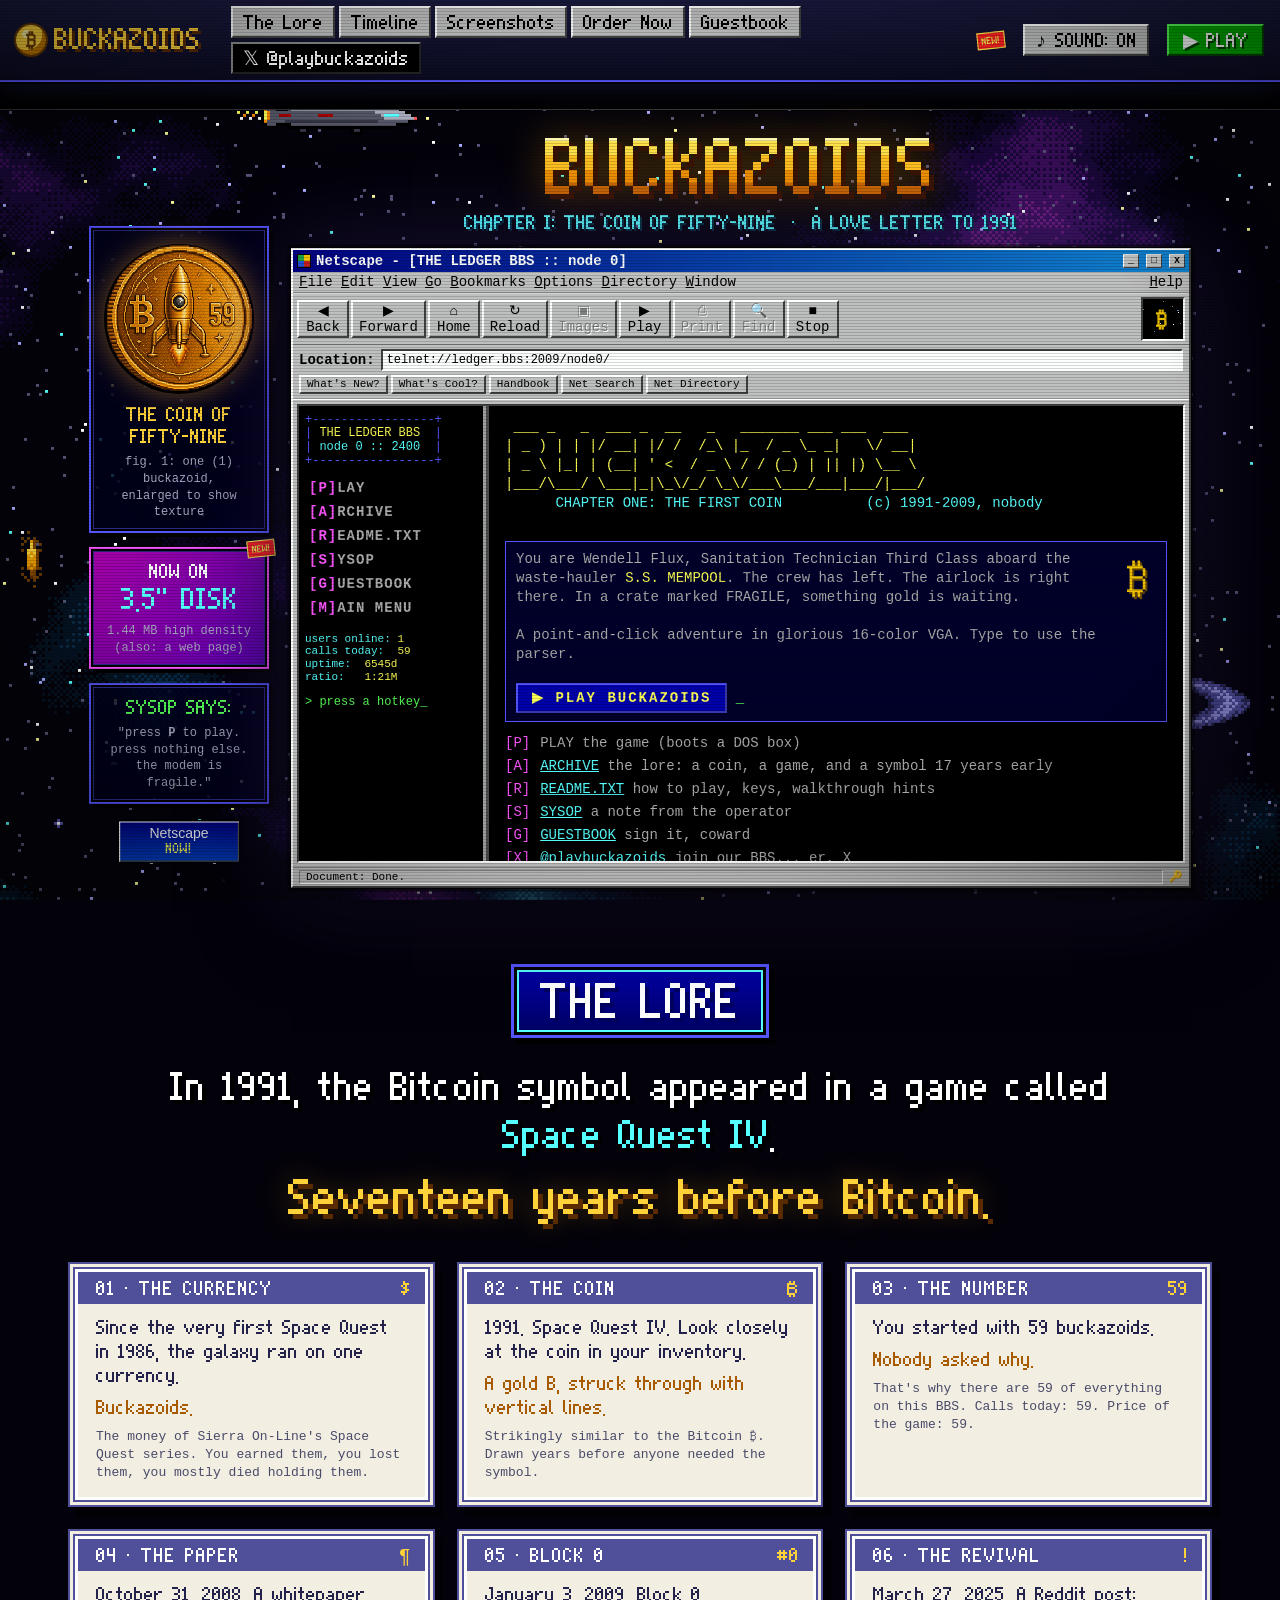
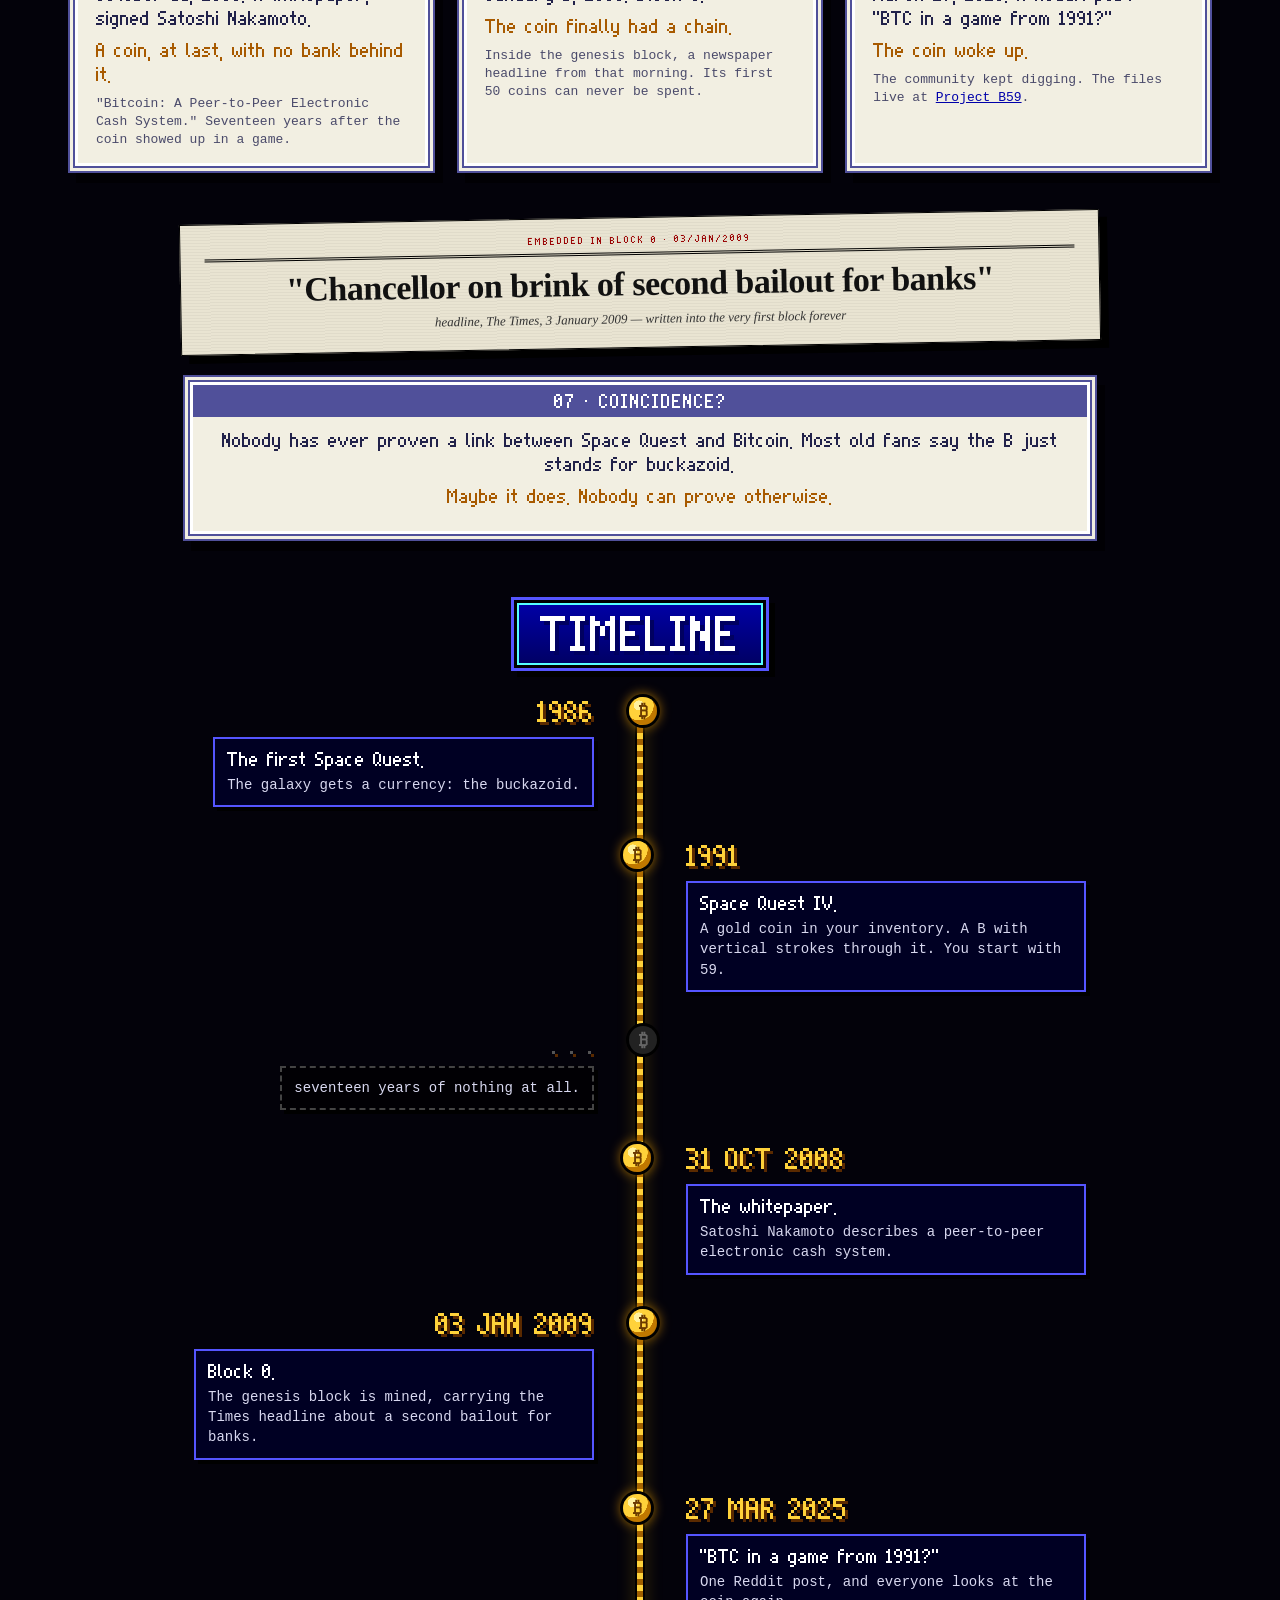
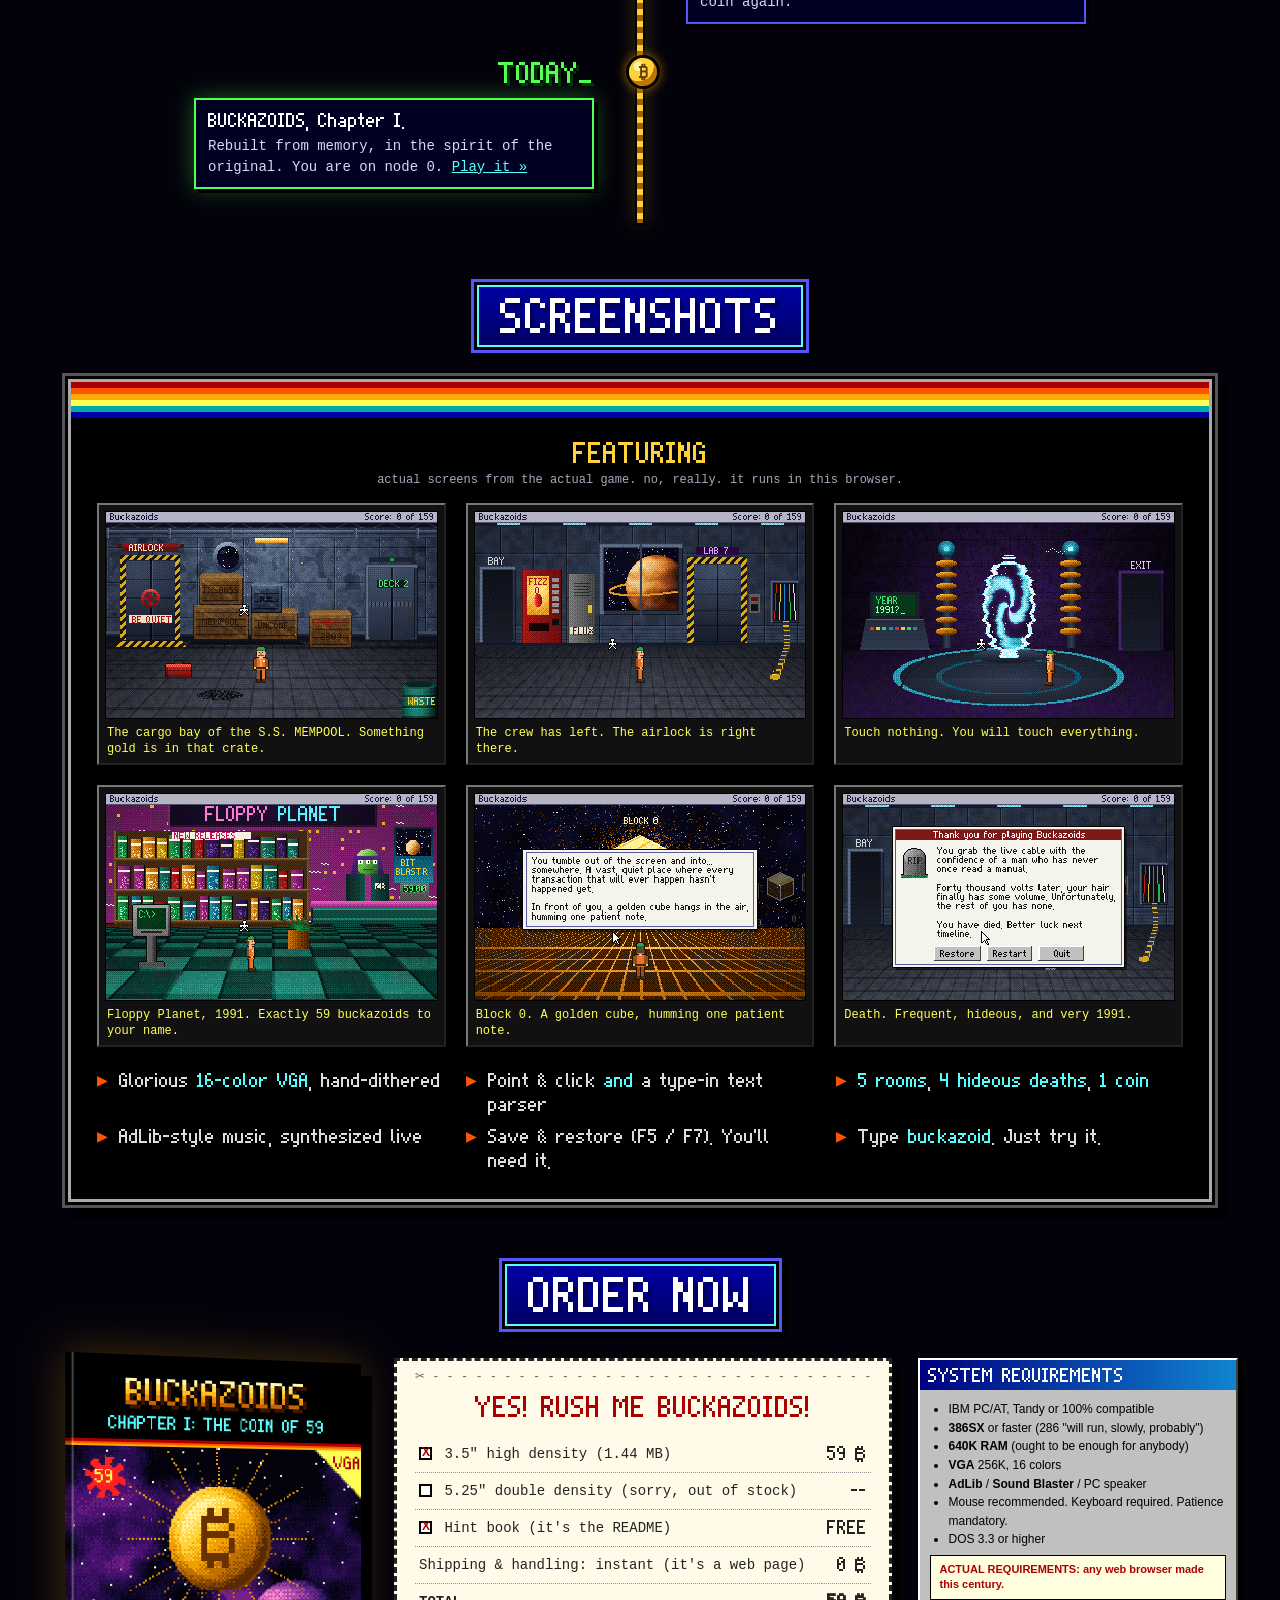
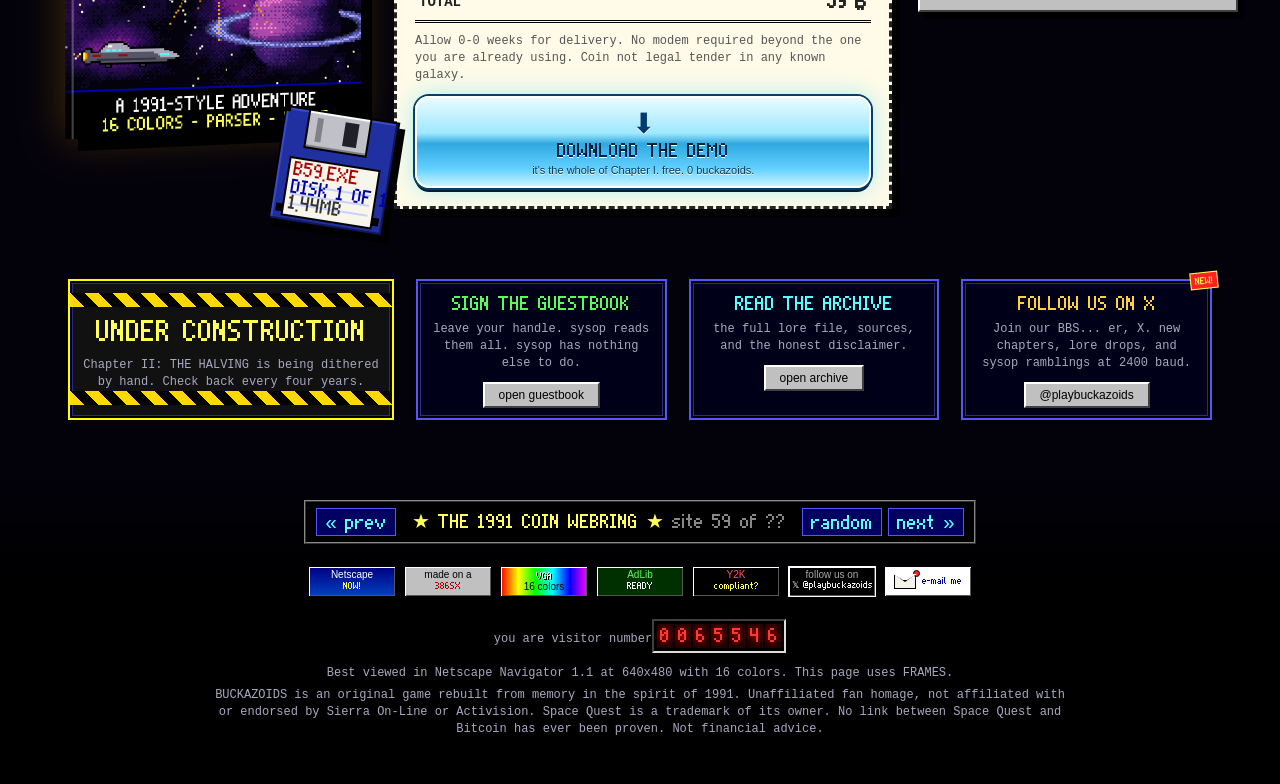
==== commit ac8af2f6: "Remove contract address from site" ====
--- a/index.html
+++ b/index.html
@@ -4,10 +4,9 @@
 <meta name="viewport" content="width=device-width, initial-scale=1">
 <meta name="description" content="BUCKAZOIDS: an original 1991-style point-and-click adventure about a gold coin with a B struck through it. Unaffiliated fan homage.">
 <meta name="twitter:site" content="@playbuckazoids">
-<meta name="buckazoids:ca" content="AY4k4zvqQBvjGjQiowqh8DFyBBt11kpheMRqumQppump">
 <link rel="preload" href="assets/bzvga.ttf" as="font" type="font/ttf" crossorigin>
 <link rel="stylesheet" href="bbs/shell.css">
-<link rel="stylesheet" href="assets/site.css?v=2">
+<link rel="stylesheet" href="assets/site.css?v=3">
 <link rel="icon" href="assets/favicon.ico" sizes="16x16 32x32 48x48"><link rel="icon" type="image/png" sizes="32x32" href="assets/favicon-32.png"><link rel="icon" type="image/png" sizes="192x192" href="assets/favicon-192.png"><link rel="apple-touch-icon" href="assets/apple-touch-icon.png">
 </head>
 <body>
@@ -16,7 +15,7 @@
 <header class="topbar">
  <a class="brand" href="#top"><span class="bcoin">&#8383;</span>BUCKAZOIDS</a>
  <nav class="topnav">
-  <a href="#lore">The Lore</a><a href="#timeline">Timeline</a><a href="#screens">Screenshots</a><a href="#order">Order Now</a><a href="#ca" class="navca">&#8383; CA</a><a href="#" onclick="navTop('bbs/guestbook.html');return false">Guestbook</a><a class="navx" href="https://x.com/playbuckazoids" target="_blank" rel="noopener">&#120143; @playbuckazoids</a>
+  <a href="#lore">The Lore</a><a href="#timeline">Timeline</a><a href="#screens">Screenshots</a><a href="#order">Order Now</a><a href="#" onclick="navTop('bbs/guestbook.html');return false">Guestbook</a><a class="navx" href="https://x.com/playbuckazoids" target="_blank" rel="noopener">&#120143; @playbuckazoids</a>
  </nav>
  <span class="new">NEW!</span>
  <button class="topsnd" id="sndbtn" type="button" title="background ambience">&#9834; SOUND: ON</button>
@@ -43,22 +42,6 @@
   <div class="logo-wrap">
    <h1 class="logo" aria-label="BUCKAZOIDS">BUCKAZOIDS</h1>
    <div class="tagline">CHAPTER I: THE COIN OF FIFTY-NINE &nbsp;&#183;&nbsp; A LOVE LETTER TO 1991</div>
-  </div>
-  <div class="cabox" id="ca" data-ca="AY4k4zvqQBvjGjQiowqh8DFyBBt11kpheMRqumQppump">
-   <div class="catb"><span class="catbic">&#8383;</span>INVENTORY &middot; ITEM ACQUIRED<span class="catbr">score: 59 of 59</span></div>
-   <div class="cabody">
-    <div class="cacoin"><img src="assets/coin.png" alt="a gold buckazoid" width="96" height="96"><span class="caspark" aria-hidden="true"></span></div>
-    <div class="catext">
-     <div class="cafound">You found: <b>59 BUCKAZOIDS</b>.</div>
-     <div class="calabel">Contract address (Solana):</div>
-     <div class="cafield"><code id="castr" class="castr">AY4k4zvqQBvjGjQiowqh8DFyBBt11kpheMRqumQppump</code><span class="cacur" aria-hidden="true">_</span></div>
-     <div class="cabtns">
-      <button type="button" class="sbtn sgold" id="cacopy">[C] COPY CA</button>
-      <a class="sbtn" href="https://pump.fun/coin/AY4k4zvqQBvjGjQiowqh8DFyBBt11kpheMRqumQppump" target="_blank" rel="noopener">&#9654; BUY ON PUMP.FUN</a>
-      <span class="camsg" id="camsg" role="status" aria-live="polite">&gt; click to copy. the modem won't mind.</span>
-     </div>
-    </div>
-   </div>
   </div>
 <div id="desk">
  <div class="win" id="nav">
@@ -244,7 +227,6 @@
   <span class="badge88 bmail"><span class="mail sm"><i></i></span><b>e-mail me</b></span>
  </div>
  <div class="hits"><span class="tiny">you are visitor number</span><div class="counter" id="counter2"></div></div>
- <p class="foot-ca"><span class="gold">&#8383; CA:</span> <code>AY4k4zvqQBvjGjQiowqh8DFyBBt11kpheMRqumQppump</code> &nbsp;<a href="https://pump.fun/coin/AY4k4zvqQBvjGjQiowqh8DFyBBt11kpheMRqumQppump" target="_blank" rel="noopener">pump.fun &raquo;</a></p>
  <p class="tiny dim">Best viewed in Netscape Navigator 1.1 at 640x480 with 16 colors. This page uses FRAMES.</p>
  <p class="tiny dim">BUCKAZOIDS is an original game rebuilt from memory in the spirit of 1991. Unaffiliated fan homage, not affiliated with or endorsed by Sierra On-Line or Activision. Space Quest is a trademark of its owner. No link between Space Quest and Bitcoin has ever been proven. Not financial advice.</p>
 </footer>
@@ -261,7 +243,6 @@
 </div>
 <div id="crt"></div>
 <script src="bbs/shell.js"></script>
-<script src="assets/space.js?v=2"></script>
+<script src="assets/space.js?v=3"></script>
 <script src="assets/ambience.js"></script>
-<script src="assets/ca.js?v=1"></script>
 </body></html>
--- a/assets/site.css
+++ b/assets/site.css
@@ -222,45 +222,3 @@
 .pxs.gold{color:var(--gold)}
 .topsnd{position:relative}
 .topplay,.topsnd{white-space:nowrap;flex-shrink:0}
-
-/* contract address: Sierra "item acquired" dialog */
-#ca{scroll-margin-top:70px}
-.cabox{position:relative;margin:0 auto 18px;background:#f2efe2;color:#22224a;border:3px solid #fff;box-shadow:0 0 0 2px #50509a,0 0 0 5px #f2efe2,0 0 0 7px #50509a,8px 10px 0 7px rgba(0,0,0,.6),0 0 40px 8px rgba(255,190,40,.28);animation:caglow 2.4s ease-in-out infinite}
-@keyframes caglow{50%{box-shadow:0 0 0 2px #50509a,0 0 0 5px #f2efe2,0 0 0 7px #50509a,8px 10px 0 7px rgba(0,0,0,.6),0 0 54px 14px rgba(255,200,40,.45)}}
-.catb{display:flex;align-items:center;gap:8px;font-family:var(--px);font-size:20px;line-height:22px;color:#fff;background:#50509a;padding:6px 12px 4px;letter-spacing:1px}
-.catbic{display:inline-block;width:20px;height:20px;border-radius:50%;background:radial-gradient(circle at 35% 30%,#fff3a0 0 15%,#ffd23a 16% 55%,#c07800 56%);color:#6a3a00;font:bold 14px/20px "Times New Roman",serif;text-align:center;letter-spacing:0;box-shadow:0 0 0 1px #000}
-.catbr{margin-left:auto;color:#ffff55;font-size:20px}
-.cabody{display:flex;align-items:center;gap:16px;padding:12px 16px 14px}
-.cacoin{position:relative;flex:0 0 96px}
-.cacoin img{display:block;width:96px;height:96px;border-radius:50%;image-rendering:pixelated;filter:drop-shadow(3px 3px 0 #50509a) drop-shadow(0 0 10px rgba(255,170,40,.6));animation:bzflip 6s ease-in-out infinite}
-.caspark{position:absolute;left:22px;top:16px;width:12px;height:12px;background:linear-gradient(#fff,#fff) center/2px 100% no-repeat,linear-gradient(#fff,#fff) center/100% 2px no-repeat;animation:spark 1.8s steps(1) infinite}
-@keyframes spark{0%,60%{opacity:0}61%,80%{opacity:1;transform:scale(1)}81%,100%{opacity:1;transform:scale(.5)}}
-.catext{flex:1;min-width:0}
-.cafound{font-family:var(--px);font-size:30px;line-height:34px;color:#22224a}
-.cafound b{font-weight:normal;color:#a85a00;text-shadow:2px 2px 0 #f0d890}
-.calabel{font-family:var(--px);font-size:20px;line-height:22px;color:#50509a;margin:4px 0 6px}
-.cafield{display:block;background:#000;border:2px solid;border-color:#404040 #fff #fff #404040;box-shadow:inset 0 0 0 1px #000,inset 0 0 18px rgba(255,190,0,.18);padding:8px 10px 6px;cursor:pointer}
-.castr{font-family:var(--px);font-size:20px;line-height:24px;color:var(--gold);text-shadow:0 0 6px rgba(255,190,0,.7);white-space:nowrap;letter-spacing:0;user-select:all;-webkit-user-select:all;background:none;padding:0}
-.cacur{font-family:var(--px);font-size:20px;line-height:24px;color:var(--cy);animation:bl 1s steps(1) infinite}
-.cabtns{display:flex;flex-wrap:wrap;align-items:center;gap:10px;margin-top:10px}
-.sbtn{display:inline-block;font-family:var(--px);font-size:20px;line-height:22px;padding:5px 14px 3px;background:#c0c0c0;color:#000;text-decoration:none;cursor:pointer;border:2px solid;border-color:#fff #404040 #404040 #fff;box-shadow:0 0 0 1px #000,3px 3px 0 #000;white-space:nowrap}
-.sbtn:hover{background:#0000aa;color:#ffff55;border-color:#5555ff #000 #000 #5555ff}
-.sbtn:active{border-color:#404040 #fff #fff #404040;transform:translate(2px,2px);box-shadow:0 0 0 1px #000,1px 1px 0 #000}
-.sbtn.sgold{background:linear-gradient(#fff3a0,#ffd23a 45%,#c88a00);border-color:#fff6c0 #6a3a00 #6a3a00 #fff6c0;color:#3a1400}
-.sbtn.sgold:hover{background:#0000aa;color:#ffff55;border-color:#5555ff #000 #000 #5555ff}
-.cabox.got .sbtn.sgold{background:#00aa00;color:#fff;border-color:#55ff55 #004000 #004000 #55ff55}
-.camsg{font-size:12px;line-height:1.3;color:#4a4a6a}
-.cabox.got .castr{color:#fff;text-shadow:0 0 10px #ffd23a}
-.topnav a.navca{background:linear-gradient(#fff3a0,#ffd23a 45%,#c88a00);color:#3a1400;border-color:#fff6c0 #6a3a00 #6a3a00 #fff6c0}
-.foot-ca{font-size:12px;color:#a8a8c0;word-break:break-all}
-.foot-ca code{font-family:var(--px);font-size:20px;color:var(--gold)}
-@media (max-width:760px){.castr{white-space:normal;word-break:break-all;overflow-wrap:anywhere}.catbr{display:none}}
-@media (max-width:640px){
- .cabody{flex-direction:column;align-items:stretch;gap:8px;padding:10px 10px 12px}
- .cacoin{flex:none;align-self:center;width:64px}.cacoin img{width:64px;height:64px}.caspark{left:14px;top:10px}
- .cafound{font-size:20px;line-height:24px;text-align:center}.calabel{text-align:center}
- .cafield{padding:6px 6px 4px}
- .catb{font-size:10px;line-height:12px}
- .cabtns{justify-content:center}.sbtn{font-size:20px;flex:1 1 auto;text-align:center}.camsg{flex-basis:100%;text-align:center}
-}
-@media (prefers-reduced-motion:reduce){.cabox,.cacoin img,.caspark{animation:none}}
